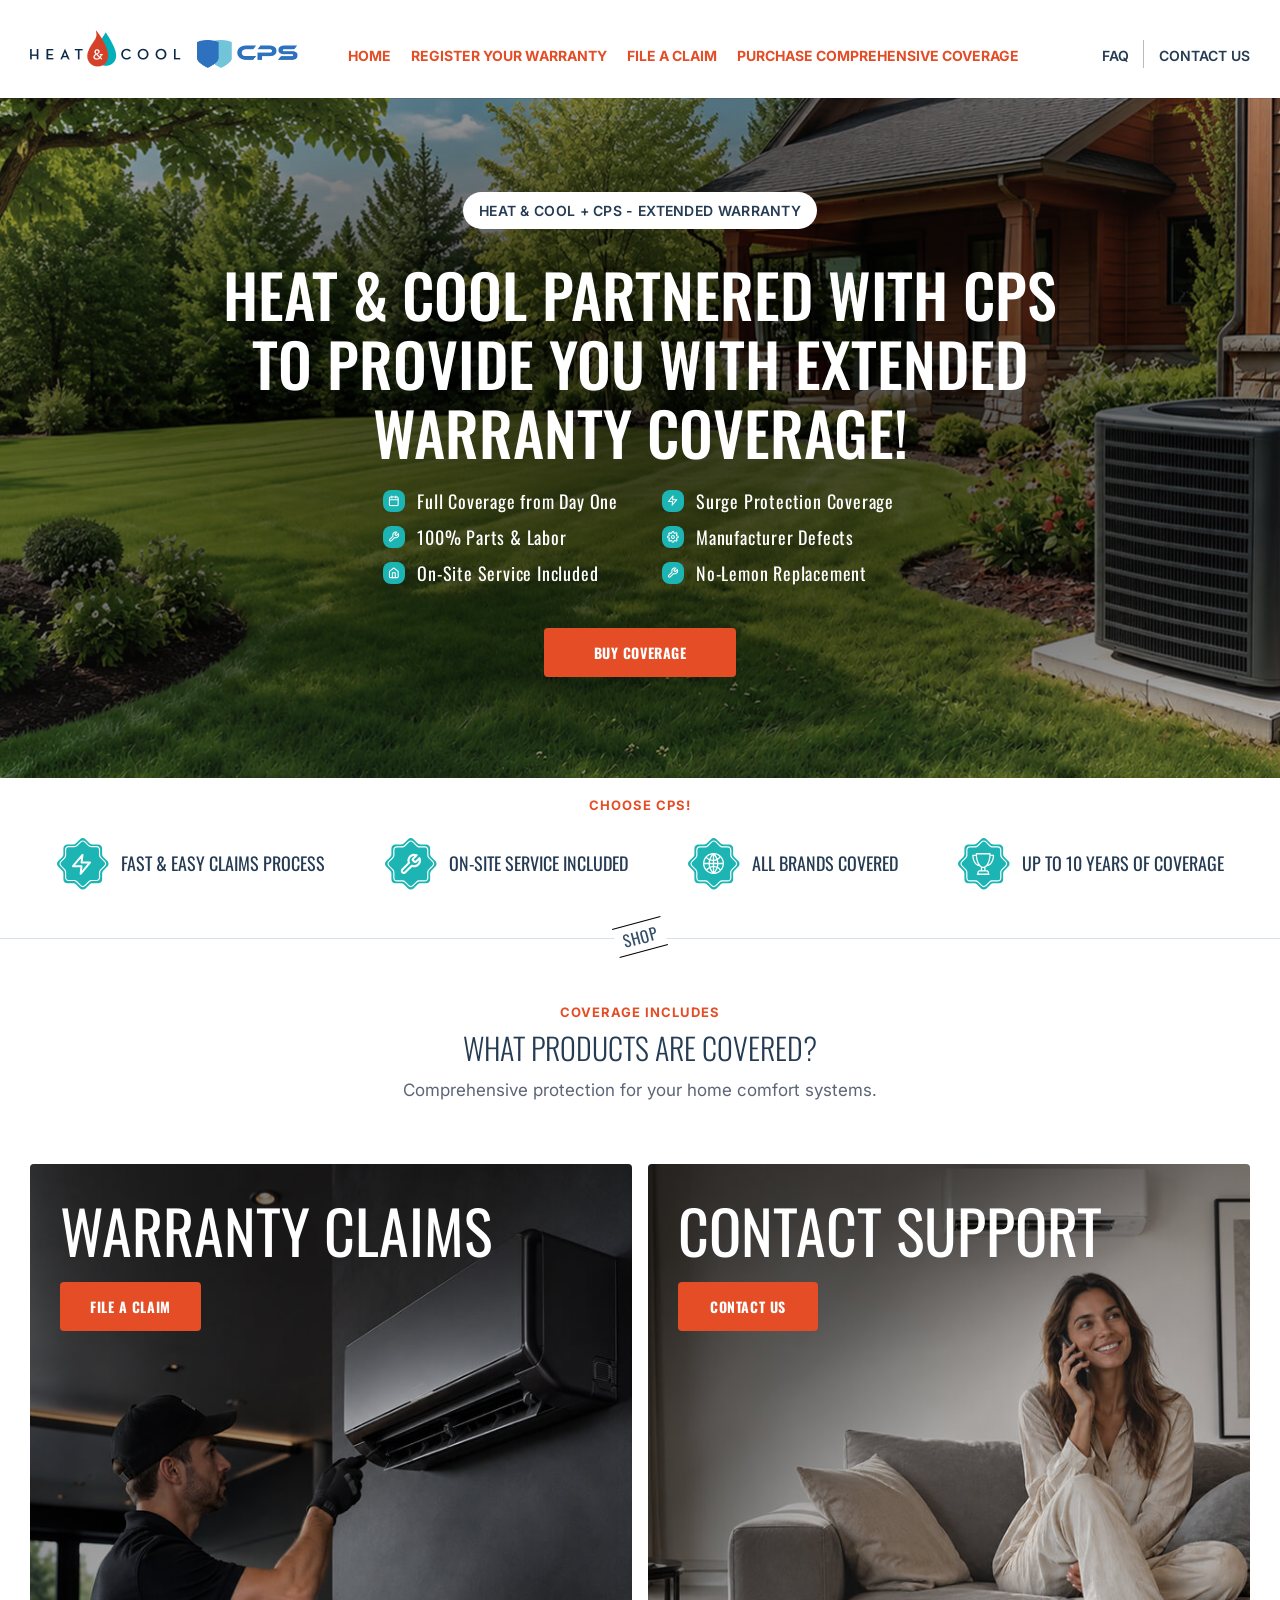
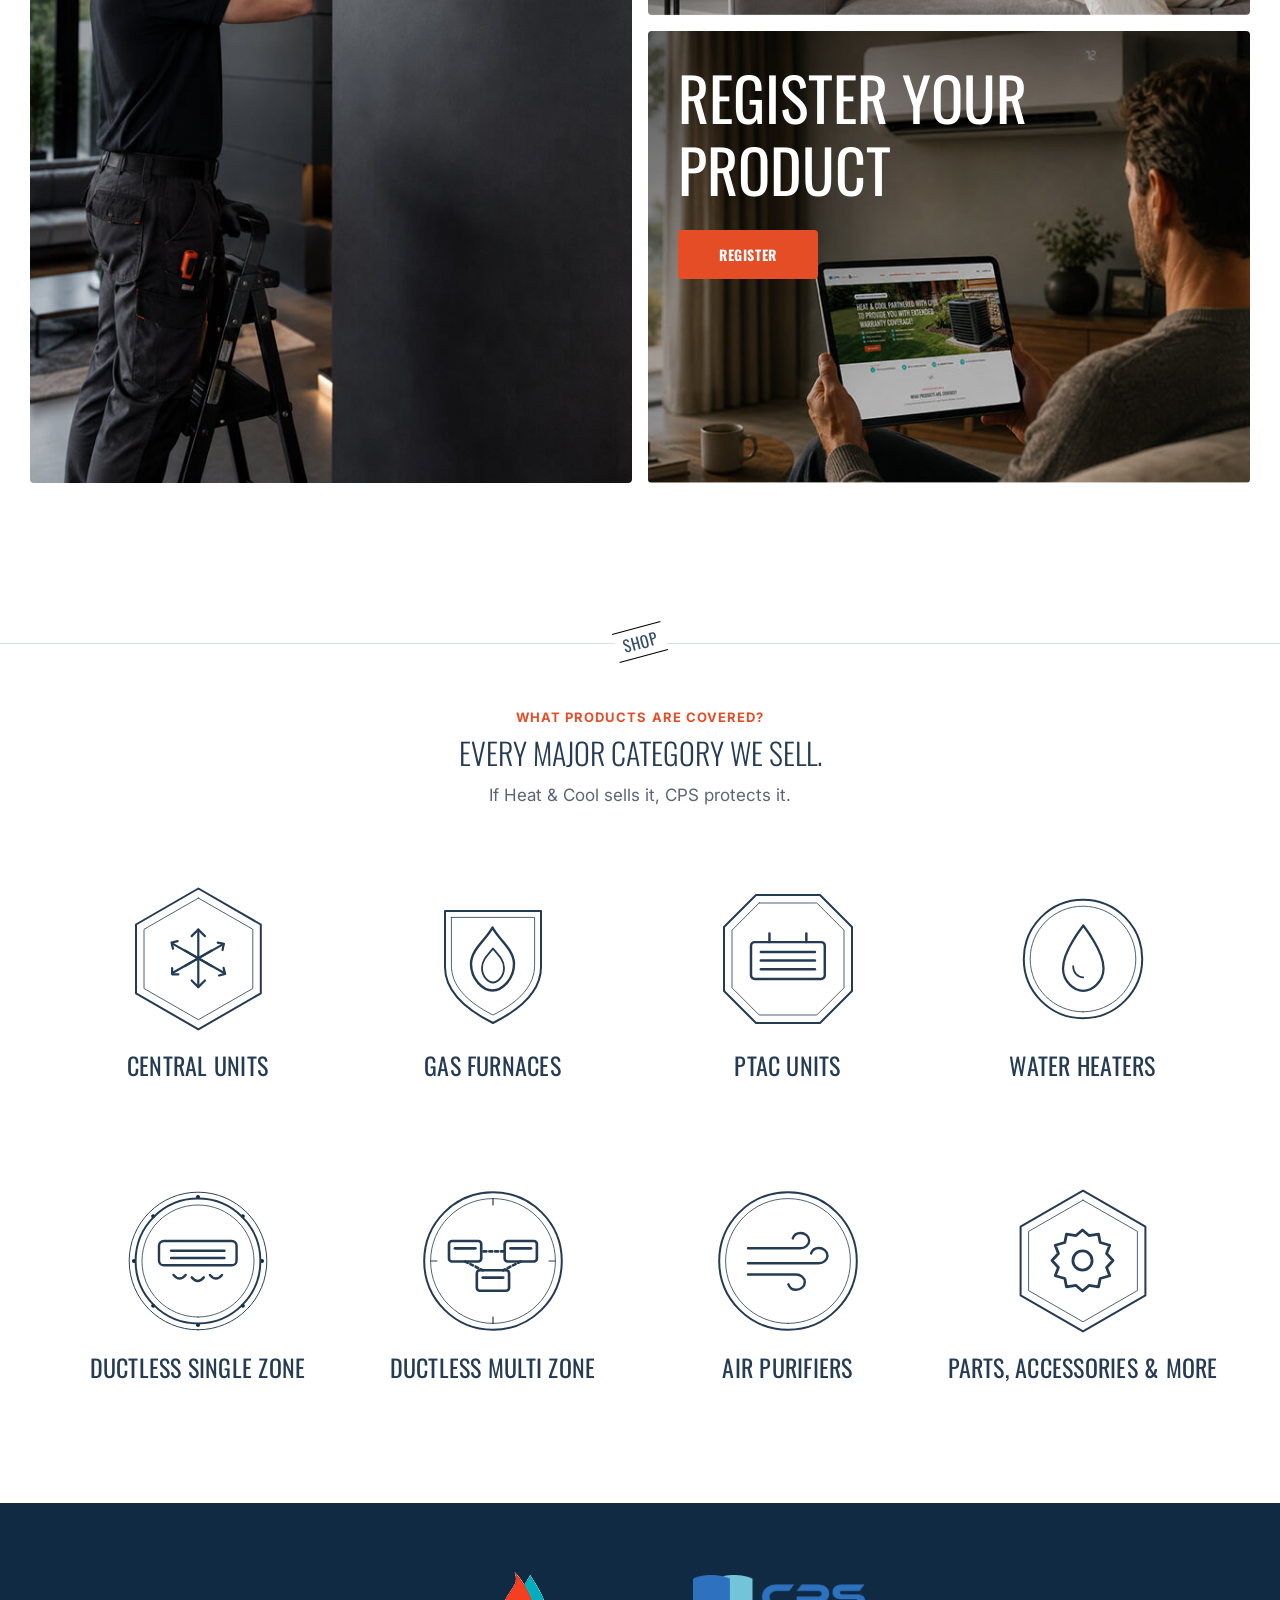
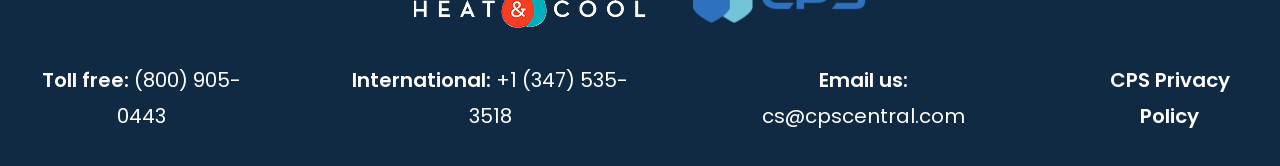
==== index.html @ a08ba6c8 "Improvements" ====
<!doctype html>
<html lang="en">
	<head>
		<meta charset="UTF-8" />
		<meta name="viewport" content="width=device-width, initial-scale=1.0" />
		<meta
			name="description"
			content="CPS extended warranty coverage for Heat &amp; Cool products, including claims, registration, and support."
		/>
		<title>Heat &amp; Cool | CPS Extended Warranty</title>
		<link rel="preconnect" href="https://fonts.googleapis.com" />
		<link rel="preconnect" href="https://fonts.gstatic.com" crossorigin />
		<link
			href="https://fonts.googleapis.com/css2?family=Oswald:wght@400;500;600;700&display=swap"
			rel="stylesheet"
		/>
		<link
			href="https://fonts.googleapis.com/css2?family=Inter:wght@400;500;600;700&display=swap"
			rel="stylesheet"
		/>
		<link
			href="https://fonts.googleapis.com/css2?family=Poppins:wght@400;500;600;700&display=swap"
			rel="stylesheet"
		/>

		<style>
			/* ==========================================================================
   Reset
   ========================================================================== */

			*,
			*::before,
			*::after {
				box-sizing: border-box;
			}

			html,
			body,
			div,
			span,
			applet,
			object,
			iframe,
			h1,
			h2,
			h3,
			h4,
			h5,
			h6,
			p,
			blockquote,
			pre,
			a,
			abbr,
			acronym,
			address,
			big,
			cite,
			code,
			del,
			dfn,
			em,
			img,
			ins,
			kbd,
			q,
			s,
			samp,
			small,
			strike,
			strong,
			sub,
			sup,
			tt,
			var,
			b,
			u,
			i,
			center,
			dl,
			dt,
			dd,
			ol,
			ul,
			li,
			fieldset,
			form,
			label,
			legend,
			table,
			caption,
			tbody,
			tfoot,
			thead,
			tr,
			th,
			td,
			article,
			aside,
			canvas,
			details,
			embed,
			figure,
			figcaption,
			footer,
			header,
			hgroup,
			menu,
			nav,
			output,
			ruby,
			section,
			summary,
			time,
			mark,
			audio,
			video {
				margin: 0;
				padding: 0;
				border: 0;
				font-size: 100%;
				font: inherit;
				vertical-align: baseline;
			}

			article,
			aside,
			details,
			figcaption,
			figure,
			footer,
			header,
			hgroup,
			menu,
			nav,
			section {
				display: block;
			}

			ol,
			ul {
				list-style: none;
			}

			blockquote,
			q {
				quotes: none;
			}

			blockquote::before,
			blockquote::after,
			q::before,
			q::after {
				content: "";
				content: none;
			}

			table {
				border-collapse: collapse;
				border-spacing: 0;
			}

			a {
				color: inherit;
				text-decoration: none;
			}

			img,
			picture,
			video,
			canvas,
			svg {
				display: block;
				max-width: 100%;
				height: auto;
			}

			button,
			input,
			select,
			textarea {
				font: inherit;
				color: inherit;
				margin: 0;
			}

			button {
				cursor: pointer;
				background: none;
				border: none;
				padding: 0;
			}

			button:disabled {
				cursor: not-allowed;
			}

			input,
			textarea,
			select {
				border-radius: 0;
			}

			strong,
			b {
				font-weight: 700;
			}

			em,
			i {
				font-style: italic;
			}

			/* ==========================================================================
   Tokens
   ========================================================================== */

			:root {
				--color-orange: #e44d26;
				--color-teal: #1cb5b3;
				--color-teal-light: #e8f7f7;
				--color-navy: #102a43;
				--color-text: #334e68;
				--color-heading: #243b53;
				--color-white: #fff;
				--color-black: #000;
				--color-border: #d9e2ec;
				--color-border-light: #f0f4f8;
				--color-azure: #5B6577;
				--container-max: 1200px;
				--header-container: 1920px;
				--action-container: 1340px;
				--categories-container: 1200px;
				--footer-container: 1350px;
				--header-height: 72px;

				--font-sans:
					"Oswald", -apple-system, BlinkMacSystemFont, "Segoe UI", Roboto,
					Helvetica, Arial, sans-serif;
				--font-inter: "Inter", sans-serif;
				--font-poppins: "Poppins", sans-serif;

				--gutter: 20px;
				--bp-tablet: 768px;
				--bp-desktop: 992px;
				--bp-header: 1200px;

				--transition-fast: 0.2s ease;
				--transition-base: 0.3s ease-in-out;
				--transition-slow: 0.8s ease-in-out;
			}

			/* ==========================================================================
   Base
   ========================================================================== */

			html {
				scroll-behavior: smooth;
			}

			body {
				font-family: var(--font-sans);
				font-size: 16px;
				line-height: 1.5;
				color: var(--color-text);
				background: var(--color-white);
			}

			/* Shared layout shells */
			.container,
			.header-container,
			.action-container,
			.categories-container {
				width: 100%;
				margin-inline: auto;
				padding-inline: var(--gutter);
			}

			.container {
				max-width: var(--container-max);
			}

			.header-container {
				max-width: var(--header-container);
			}

			.action-container {
				max-width: var(--action-container);
				padding: 0 30px;
			}

			.categories-container {
				max-width: var(--categories-container);
			}

			.footer-container {
				max-width: var(--footer-container);
				width: 100%;
			}

			@media (max-width: 767px) {
				.hidden-mobile {
					display: none !important;
				}
			}

			@media (min-width: 768px) {
				.hidden-desktop {
					display: none !important;
				}
			}
			/* ==========================================================================
   Buttons
   ========================================================================== */

			.btn,
			.btn_2 {
				display: inline-block;
				padding: 12px 30px;
				font-size: 14px;
				font-weight: 700;
				letter-spacing: 0.04em;
				text-transform: uppercase;
				border-radius: 4px;
				border: none;
				cursor: pointer;
				transition: opacity var(--transition-fast);
			}

			.btn {
				min-width: 270px;
			}

			.btn_2 {
				padding: 6px 10px;
				min-width: 110px;
				text-align: center;
			}

			.btn:hover,
			.btn_2:hover {
				opacity: 0.9;
			}

			.btn-primary {
				background: var(--color-orange);
				color: var(--color-white);
			}

			/* ==========================================================================
   Section typography & dividers
   ========================================================================== */

			.section-kicker {
				font-family: var(--font-inter);
				margin: 0 0 8px;
				font-size: 13px;
				font-weight: 700;
				letter-spacing: 0.08em;
				text-transform: uppercase;
				color: var(--color-orange);
				text-align: center;
			}

			.section-title {
				margin: 0 0 17px;
				font-size: 30px;
				font-weight: 300;
				text-transform: uppercase;
				color: var(--color-heading);
				text-align: center;
				line-height: 1.2;
			}

			.section-desc {
				font-family: var(--font-inter);
				margin: 0 auto 29px;
				max-width: 280px;
				font-size: 17px;
				text-align: center;
				color: var(--color-azure);
			}

			.section-intro {
				margin-top: 10px;
			}

			.section-divider {
				display: flex;
				align-items: center;
				justify-content: center;
				gap: 16px;
				padding: 26px 0 24px;
				position: relative;
			}

			.divider-line {
				flex: 1;
				height: 1px;
				background: var(--color-border);
			}

			.divider-label {
				border-block: 1px solid var(--color-black);
				padding: 2px 8px;
				text-align: center;
				position: absolute;
				background: var(--color-white);
				top: 21%;
				left: 50%;
				font-size: 16px;
				transform: translateX(-50%) rotate(-15deg);
			}

			.divider-logo {
				width: 32px;
				flex-shrink: 0;
			}

			/* ==========================================================================
   Header
   ========================================================================== */

			.site-header {
				position: sticky;
				top: 0;
				z-index: 100;
				background: var(--color-white);
				box-shadow: 0 1px 0 rgba(0, 0, 0, 0.08);
			}

			.header-inner {
				display: flex;
				align-items: center;
				justify-content: space-between;
				min-height: 62px;
				gap: 16px;
			}

			.header-logos {
				display: flex;
				align-items: center;
				gap: 18px;
				flex-shrink: 0;
			}

			.logo-heat {
				height: 32px;
				width: auto;
			}

			.logo-cps {
				height: 22px;
				width: auto;
			}

			.nav-desktop,
			.nav-desktop_2 {
				display: none;
				align-items: center;
			}

			.nav-desktop {
				flex: 1;
				justify-content: center;
				min-width: 0;
			}

			.nav-desktop_2 {
				flex-shrink: 0;
				justify-content: flex-end;
			}

			.nav-primary,
			.nav-secondary {
				display: flex;
				align-items: center;
				gap: 20px;
			}

			.nav-primary a,
			.nav-secondary a {
				font-family: var(--font-inter);
				text-transform: uppercase;
				white-space: nowrap;
			}

			.nav-primary a {
				font-size: 11px;
				font-weight: 700;
				letter-spacing: 0.04em;
				color: var(--color-orange);
			}

			.nav-secondary a {
				font-size: 12px;
				font-weight: 600;
				color: var(--color-heading);
			}

			.nav-primary a:hover,
			.nav-secondary a:hover {
				text-decoration: underline;
			}

			.nav-toggle {
				display: flex;
				flex-direction: column;
				justify-content: center;
				gap: 5px;
				width: 40px;
				height: 40px;
				padding: 8px;
				flex-shrink: 0;
			}

			.nav-toggle-bar {
				display: block;
				width: 100%;
				height: 2px;
				background: var(--color-heading);
				border-radius: 1px;
				transition:
					transform var(--transition-base),
					opacity var(--transition-base);
			}

			.nav-toggle[aria-expanded="true"] .nav-toggle-bar:nth-child(1) {
				transform: translateY(7px) rotate(45deg);
			}

			.nav-toggle[aria-expanded="true"] .nav-toggle-bar:nth-child(2) {
				opacity: 0;
			}

			.nav-toggle[aria-expanded="true"] .nav-toggle-bar:nth-child(3) {
				transform: translateY(-7px) rotate(-45deg);
			}

			.nav-mobile {
				position: absolute;
				top: 100%;
				left: 0;
				right: 0;
				overflow: hidden;
				max-height: 0;
				opacity: 0;
				background: var(--color-white);
				border-top: 1px solid var(--color-border);
				transition:
					max-height 0.35s ease,
					opacity var(--transition-base);
			}

			.nav-mobile.is-open {
				max-height: 480px;
				opacity: 1;
			}

			.nav-mobile ul {
				padding: 12px 0 20px;
			}

			.nav-mobile a {
				display: block;
				padding: 12px 0;
				font-size: 18px;
				font-weight: 600;
				text-transform: uppercase;
				color: var(--color-orange);
				font-family: var(--font-inter);
			}

			.nav-mobile li:nth-child(n + 5) a {
				color: var(--color-heading);
			}

			/* ==========================================================================
   Hero
   ========================================================================== */

			.hero {
				position: relative;
				display: flex;
				align-items: flex-start;
				min-height: 757px;
				padding: 27px 0 56px;
				color: var(--color-white);
				overflow: hidden;
			}

			.hero-bg {
				position: absolute;
				inset: 0;
				background: url("images/main_hero.jpg") center / cover no-repeat;
				z-index: 0;
			}

			.hero-overlay {
				position: absolute;
				inset: 0;
				z-index: 1;
				background: radial-gradient(
					ellipse 80% 80% at 50% 50%,
					rgba(0, 0, 0, 0.6) 0%,
					rgba(0, 0, 0, 0.3) 50%,
					rgba(0, 0, 0, 0.15) 100%
				);
			}

			.hero-content {
				position: relative;
				z-index: 2;
				max-width: 720px;
				margin-inline: auto;
				text-align: center;
			}

			.hero-badge {
				font-family: var(--font-inter);
				display: inline-block;
				margin: 0 0 27px;
				padding: 8px 16px;
				font-size: 11px;
				font-weight: 600;
				letter-spacing: 0.02em;
				text-transform: uppercase;
				color: var(--color-heading);
				background: var(--color-white);
				border-radius: 999px;
			}

			.hero-title {
				font-family: var(--font-sans);
				margin: 0 0 24px;
				font-size: 28px;
				font-weight: 400;
				line-height: 1.3;
				text-transform: uppercase;
			}

			.hero-features {
				display: grid;
				grid-template-columns: 1fr;
				width: 100%;
				max-width: max-content;
				margin: 0 auto 44px;
				row-gap: 14px;
			}

			.hero-features .icon {
				display: flex;
				align-items: center;
				justify-content: center;
				width: 22px;
				height: 22px;
				background-color: var(--color-teal);
				border-radius: 8px;
			}

			.hero-features .icon img {
				max-width: 12px;
				max-height: 12px;
			}

			.hero-features li {
				display: flex;
				align-items: center;
				gap: 12px;
				font-size: 18px;
				font-weight: 400;
				letter-spacing: 0.8px;
				line-height: 1;

			}

			.hero-icon {
				width: 33px;
				height: 33px;
				flex-shrink: 0;
			}

			@media (max-width: 767px) {
				.hero-features li:nth-child(even) {
					order: 1;
				}
				.btn_2 {
					min-width: 110px;
					font-size: 11px;
					min-height: 38px;
					display: flex;
					align-items: center;
					justify-content: center;
					max-width: max-content;
				}
			}

			/* ==========================================================================
   Features bar
   ========================================================================== */

			.features-section {
				padding: 10px 0 0;
				background: var(--color-white);
			}

			.features-kicker {
				padding-top: 8px;
			}

			.features-grid {
				display: grid;
				grid-template-columns: 1fr;
				gap: 20px;
				padding: 20px var(--gutter);
				margin-bottom: 30px;
			}

			.feature-item {
				display: flex;
				flex-direction: row;
				align-items: center;
				gap: 12px;
			}

			.feature-icon {
				width: 52px;
				height: 52px;
				flex-shrink: 0;
			}

			.feature-item p {
				margin: 0;
				font-size: 18px;
				letter-spacing: 0.04em;
				text-transform: uppercase;
				color: var(--color-heading);
				line-height: 1.35;
			}

			/* ==========================================================================
   Coverage / action cards
   ========================================================================== */

			.coverage-section {
				margin-bottom: 22px;
				padding-bottom: 44px;
			}

			.categories-section {
				margin-bottom: 0;
				padding-bottom: 44px;
			}

			.categories-section .section-title {
				max-width: 270px;
				margin: 15px auto;
				letter-spacing: 1.5px;
			}

			.action-cards {
				display: grid;
				grid-template-columns: 1fr;
				gap: 16px;
				margin-top: 30px;
			}

			.action-card {
				position: relative;
				display: flex;
				align-items: flex-end;
				min-height: 220px;
				border-radius: 4px;
				overflow: hidden;
			}

			.action-card-bg {
				position: absolute;
				inset: 0;
				background: center / cover no-repeat;
				z-index: 0;
				transform: scale(1);
				transform-origin: center;
				transition: transform var(--transition-slow);
			}

			.action-card--claims .action-card-bg {
				background-image: url("images/warranty_claims.jpg");
			}

			.action-card--contact .action-card-bg {
				background-image: url("images/contact_support.jpg");
			}

			.action-card--register .action-card-bg {
				background-image: url("images/register_your_products.jpg");
			}

			.action-card:hover .action-card-bg {
				transform: scale(1.25);
			}

			.action-card-overlay {
				position: absolute;
				inset: 0;
				z-index: 1;
				background: linear-gradient(
					135deg,
					rgba(0, 0, 0, 0.4) 0%,
					rgba(0, 0, 0, 0.25) 35%,
					transparent 55%
				);
				pointer-events: none;
			}

			.action-card-content {
				position: relative;
				z-index: 2;
				width: 100%;
				padding: 15px;
				margin-bottom: auto;
			}

			.action-card h3 {
				margin: 0 0 16px;
				font-size: 28px;
				font-weight: 400;
				letter-spacing: 0.02em;
				text-transform: uppercase;
				line-height: 1.2;
				color: var(--color-white);
			}

			/* ==========================================================================
   Categories
   ========================================================================== */

			.categories-grid {
				display: grid;
				grid-template-columns: repeat(2, 1fr);
				gap: 24px 0;
				margin-top: 30px;
				padding-bottom: 16px;
			}

			.category-item {
				display: flex;
				flex-direction: column;
				align-items: center;
				text-align: center;
				gap: 10px;
			}

			.category-icon {
				width: 100%;
				max-width: 90px;
				color: var(--color-heading);
				transition: color var(--transition-base);
			}

			.category-item:hover .category-icon {
				color: var(--color-teal);
			}

			.category-item p {
				margin: 0;
				font-size: 13px;
				font-weight: 400;
				letter-spacing: 0.01em;
				text-transform: uppercase;
				color: var(--color-heading);
				line-height: 1.35;
			}

			/* ==========================================================================
   Footer
   ========================================================================== */

			.site-footer {
				padding: 40px 0 50px;
				background: var(--color-navy);
				color: var(--color-white);
			}

			.footer-inner {
				display: flex;
				flex-direction: column;
				align-items: center;
				gap: 24px;
				text-align: center;
			}

			.footer-logos {
				display: flex;
				flex-direction: column;
				align-items: center;
				gap: 24px;
			}

			.footer-logo,
			.footer-logo-cps {
				width: auto;
				max-height: 40px;
			}

			.footer-contact p {
				font-family: var(--font-poppins);
				font-weight: 600;
				margin: 0;
				font-size: 14px;
				line-height: 1.8;
			}

			.footer-contact a {
				color: var(--color-white);
			}

			.footer-contact a:not(.font-bold) {
				font-weight: normal;
			}

			.footer-contact a:hover {
				text-decoration: underline;
			}

			.footer-sep {
				display: none;
			}

			.footer-contact-inner {
				text-align: left;
			}

			.footer-contact-inner p {
				font-size: 18px;
			}

			.footer-contact-inner p:not(:first-child) {
				margin-top: 10px;
			}

			/* ==========================================================================
   Tablet (768px+)
   ========================================================================== */

			@media (min-width: 768px) {
				.btn {
					min-width: auto;
					padding: 14px 50px;
				}

				.btn_2 {
					padding: 14px 30px;
					min-width: 140px;
				}

				.section-intro {
					margin-top: 40px;
				}

				.section-title {
					margin-bottom: 12px;
					font-size: clamp(22px, 4vw, 30px);
				}

				.section-desc {
					margin-bottom: 32px;
				}

				.hero {
					align-items: center;
					min-height: 680px;
					padding: 64px 0 72px;
				}

				.hero-badge {
					margin-bottom: 30px;
					font-size: 14px;
					letter-spacing: 0.3px;
				}

				.hero-title {
					font-size: 60px;
					font-weight: 500;
					line-height: 1.15;
					letter-spacing: -0.06px;
				}

				.hero-features {
					grid-template-columns: repeat(2, 1fr);
					column-gap: 44px;
				}

				.hero-icon {
					width: 35px;
					height: 35px;
				}

				.features-grid {
					grid-template-columns: repeat(2, 1fr);
					gap: 20px;
					padding: 32px var(--gutter);
				}

				.feature-item p {
					font-size: 12px;
				}

				.coverage-section {
					margin-bottom: 90px;
				}

				.categories-section {
					margin-bottom: 60px;
				}

				.categories-section .section-title {
					max-width: none;
					margin: 0 0 12px;
					letter-spacing: 0;
				}

				.action-cards {
					grid-template-columns: 1fr 1fr;
					grid-template-rows: 1fr 1fr;
					min-height: 480px;
					margin-top: 60px;
				}

				.action-card-content {
					padding: 30px;
				}

				.action-card h3 {
					font-size: 60px;
					letter-spacing: 0;
				}

				.action-card--register h3 {
					padding-right: 20px;
					margin-bottom: 25px;
				}

				.action-card--claims {
					grid-row: 1 / 3;
					min-height: 100%;
				}

				.action-card--claims,
				.action-card--contact,
				.action-card--register {
					min-height: 0;
				}

				.action-card--contact,
				.action-card--register {
					min-height: 220px;
					aspect-ratio: 16 / 12;
				}

				.categories-grid {
					grid-template-columns: repeat(4, 1fr);
					gap: 100px 20px;
					margin-top: 70px;
				}

				.category-item p {
					max-width: 360px;
					font-size: 24px;
				}

				.category-icon {
					max-width: 160px;
				}

				.footer-logos {
					flex-direction: row;
					gap: 44px;
				}

				.footer-logo {
					max-height: 68px;
				}

				.footer-logo-cps {
					max-height: 48px;
				}

				.site-footer {
					padding: 65px 0 32px;
				}

				.footer-sep {
					display: inline;
					margin: 0 45px;
					opacity: 0.5;
				}

				.footer-contact p {
					font-size: 20px;
				}

				.footer-contact-inner {
					text-align: center;
					display: flex;
					align-items: center;
					justify-content: flex-start;
					gap: 70px;
				}

				.footer-contact-inner p {
					font-size: 20px;
				}

				.footer-contact-inner p:not(:first-child) {
					margin-top: 0;
				}

				.footer-inner {
					gap: 32px;
				}

				.features-bar {
					margin-top: 16px;
				}

				.section-desc {
					max-width: 520px;
				}
			}

			/* ==========================================================================
   Desktop (992px+)
   ========================================================================== */

			@media (min-width: 992px) {
				.hero-content {
					max-width: 900px;
				}
			}

			/* ==========================================================================
   Header & features desktop (1200px+)
   ========================================================================== */

			@media (min-width: 1200px) {
				.header-inner {
					position: relative;
					min-height: var(--header-height);
					gap: 24px;
					padding: 40px 30px 30px;
				}

				.header-logos {
					gap: 28px;
				}

				.logo-heat {
					height: 48px;
				}

				.logo-cps {
					height: 28px;
				}

				.nav-toggle {
					display: none;
				}

				.nav-mobile {
					display: none !important;
				}

				.nav-desktop,
				.nav-desktop_2 {
					display: flex;
				}

				.nav-primary,
				.nav-secondary {
					gap: 45px;
				}

				.nav-secondary {
					gap: 0;
				}

				.nav-secondary li {
					padding: 0 15px;
					position: relative;
				}

				.nav-secondary li:first-child {
					padding-left: 0;
				}

				.nav-secondary li:last-child {
					padding-right: 0;
				}
				.nav-secondary li:after {
					position: absolute;
					display: block;
					content: '';
					right: 0;
					top: 50%;
					transform: translateY(-50%);
					width: 1px;
					height: 28px;
					background-color: #BABABA;
				}

				.nav-secondary li:last-child:after {
					display: none;
				}

				.nav-primary a,
				.nav-secondary a {
					font-size: 16px;
					line-height: 1.5;
					letter-spacing: 0;
				}

				.features-grid {
					grid-template-columns: repeat(4, 1fr);
					gap: 18px;
					padding: 0 var(--gutter);
				}

				.feature-item p {
					font-size: 18px;
					line-height: 1.5;
					letter-spacing: 0;
				}
				.features-grid {
					display: flex;
					gap: 60px;
					max-width: max-content;
					padding-top: 6px;
					margin-bottom: 22px;
				}
			}

			/* Tablet */
			@media (min-width: 768px) and (max-width: 1199px) {
				.action-card h3 {
					font-size: 44px;
				}
				.categories-grid {
					row-gap: 40px;
				}
				.category-item p {
					font-size: 20px;
				}
				.footer-contact-inner {
					flex-direction: column;
					gap: 12px;
				}
				.features-grid {
					max-width: max-content;
					margin: 0 auto;
					padding-top: 20px;
				}
				.hero-title {
					font-size: 50px;
				}
				.features-grid {
					padding-top: 0;
					padding-bottom: 20px;
				}
			}

			/* Small desktops */
			@media (min-width: 1200px) and (max-width: 1439px) {
				.header-inner {
					display: grid;
					grid-template-columns: auto 4fr 1fr;
					padding: 30px 30px 20px;
				}
				
				.header-logos {
					gap: 16px;
				}
				.nav-primary {
					gap: 20px;
				}
				.nav-primary a, .nav-secondary a {
					font-size: 14px;
				}
			}
		</style>
	</head>
	<body>
		<header class="site-header">
			<div class="header-container header-inner">
				<div class="header-logos">
					<a href="#"><img
						src="images/header_logo.png"
						alt="Heat &amp; Cool"
						class="logo-heat"
					/></a>
					<a href="#"><img src="images/cps_logo.png" alt="CPS" class="logo-cps" /></a>
				</div>

				<nav class="nav-desktop" aria-label="Main navigation">
					<ul class="nav-primary">
						<li><a href="#" aria-current="page">Home</a></li>
						<li><a href="#">Register Your Warranty</a></li>
						<li><a href="#">File a Claim</a></li>
						<li><a href="#">Purchase Comprehensive Coverage</a></li>
					</ul>
				</nav>

				<nav class="nav-desktop_2">
					<ul class="nav-secondary">
						<li><a href="#">FAQ</a></li>
						<li><a href="#">Contact Us</a></li>
					</ul>
				</nav>

				<button
					type="button"
					class="nav-toggle"
					aria-expanded="false"
					aria-controls="mobile-nav"
					aria-label="Open menu"
				>
					<span class="nav-toggle-bar"></span>
					<span class="nav-toggle-bar"></span>
					<span class="nav-toggle-bar"></span>
				</button>
			</div>

			<nav
				id="mobile-nav"
				class="nav-mobile"
				aria-label="Mobile navigation"
				hidden
			>
				<div class="header-container">
					<ul>
						<li><a href="#" aria-current="page">Home</a></li>
						<li><a href="#">Register Your Warranty</a></li>
						<li><a href="#">File a Claim</a></li>
						<li><a href="#">Purchase Comprehensive Coverage</a></li>
						<li><a href="#">FAQ</a></li>
						<li><a href="#">Contact Us</a></li>
					</ul>
				</div>
			</nav>
		</header>

		<main>
			<section class="hero">
				<div
					class="hero-bg"
					role="img"
					aria-label="House with outdoor air conditioning unit"
				></div>
				<div class="hero-overlay"></div>
				<div class="container hero-content">
					<p class="hero-badge">Heat &amp; Cool + CPS - Extended Warranty</p>
					<h1 class="hero-title">
						Heat &amp; Cool partnered with CPS to provide you with extended
						warranty coverage!
					</h1>
					<ul class="hero-features">
						<li>
							<span class="icon" aria-hidden="true">
								<img
								src="images/banner_calendar.svg"
								alt=""
								class="hero-icon"
							/>
							</span>
							
							Full Coverage from Day One
						</li>
						<li>
							<span class="icon" aria-hidden="true">
								<img
								src="images/banner_lightning.svg"
								alt=""
								class="hero-icon"
							/>
							</span>
							Surge Protection Coverage
						</li>
						<li>
							<span class="icon" aria-hidden="true">
								<img
								src="images/banner_wrench.svg"
								alt=""
								class="hero-icon"
							/>
							</span>
							100% Parts & Labor
						</li>
						<li>
							<span class="icon" aria-hidden="true">
								<img
								src="images/banner_settings.svg"
								alt=""
								class="hero-icon"
							/>
							</span>
							Manufacturer Defects
						</li>
						<li>
							<span class="icon" aria-hidden="true">
								<img
								src="images/banner_house.svg"
								alt=""
								class="hero-icon"
							/>
							</span>
							On-Site Service Included
						</li>
						<li>
							<span class="icon" aria-hidden="true">
								<img
								src="images/banner_wrench.svg"
								alt=""
								class="hero-icon"
							/>
							</span>
							No-Lemon Replacement
						</li>
					</ul>
					<a href="#" class="btn btn-primary">Buy Coverage</a>
				</div>
			</section>

			<section class="features-section">
				<p class="section-kicker features-kicker hidden-mobile">Choose CPS!</p>
				<div class="features-bar">
					<div class="container features-grid">
						<div class="feature-item">
							<img
								src="images/lightning.svg"
								alt=""
								class="feature-icon"
							/>
							<p>Fast &amp; Easy Claims Process</p>
						</div>
						<div class="feature-item">
							<img src="images/wrench.svg" alt="" class="feature-icon" />
							<p>On-Site Service Included</p>
						</div>
						<div class="feature-item">
							<img src="images/planet.svg" alt="" class="feature-icon" />
							<p>All Brands Covered</p>
						</div>
						<div class="feature-item">
							<img src="images/cup.svg" alt="" class="feature-icon" />
							<p>Up to 10 Years of Coverage</p>
						</div>
					</div>
				</div>
			</section>

			<section class="coverage-section" aria-labelledby="coverage-title">
				<div class="section-divider">
					<span class="divider-line"></span>
					<span class="divider-label">SHOP</span>
					<!-- <img src="images/cps_logo.png" alt="" class="divider-logo" /> -->
					<span class="divider-line"></span>
				</div>
				<div class="container section-intro">
					<p class="section-kicker">Coverage Includes</p>
					<h2 id="coverage-title" class="section-title">What Products Are Covered?</h2>
					<p class="section-desc">
						Comprehensive protection for your home comfort systems.
					</p>
				</div>

				<div class="action-container action-cards">
					<article class="action-card action-card--claims">
						<div class="action-card-bg"></div>
						<div class="action-card-overlay"></div>
						<div class="action-card-content">
							<h3>Warranty Claims</h3>
							<a href="#" class="btn_2 btn-primary">File a Claim</a>
						</div>
					</article>
					<article class="action-card action-card--contact">
						<div class="action-card-bg"></div>
						<div class="action-card-overlay"></div>
						<div class="action-card-content">
							<h3>Contact Support</h3>
							<a href="#" class="btn_2 btn-primary">Contact Us</a>
						</div>
					</article>
					<article class="action-card action-card--register">
						<div class="action-card-bg"></div>
						<div class="action-card-overlay"></div>
						<div class="action-card-content">
							<h3>Register Your <br>Product</h3>
							<a href="#" class="btn_2 btn-primary">Register</a>
						</div>
					</article>
				</div>
			</section>

			<section class="categories-section" aria-labelledby="categories-title">
				<div class="section-divider">
					<span class="divider-line"></span>
					<span class="divider-label">SHOP</span>
					<!-- <img src="images/cps_logo.png" alt="" class="divider-logo" /> -->
					<span class="divider-line"></span>
				</div>
				<div class="container section-intro">
					<p class="section-kicker">What Products Are Covered?</p>
					<h2 id="categories-title" class="section-title">Every Major Category We Sell.</h2>
					<p class="section-desc">
						If Heat &amp; Cool sells it, CPS protects it.
					</p>
				</div>

				<div class="categories-container categories-grid">
					<a class="category-item">
						<svg
							class="category-icon"
							width="160"
							height="160"
							viewBox="0 0 160 160"
							fill="none"
							xmlns="http://www.w3.org/2000/svg"
						>
							<path
								d="M80.4005 9.5L142.8 45.5V114.3L80.4005 150.3L18.0005 114.3V45.5L80.4005 9.5Z"
								stroke="currentColor"
								stroke-width="2"
								stroke-linecap="round"
								stroke-linejoin="round"
							/>
							<path
								d="M80.4005 19.1001L134.8 50.3001V109.5L80.4005 140.7L26.0005 109.5V50.3001L80.4005 19.1001Z"
								stroke="currentColor"
								stroke-width="0.8"
								stroke-linecap="round"
								stroke-linejoin="round"
							/>
							<path
								d="M80.2915 50.5V108.1"
								stroke="currentColor"
								stroke-width="2.21538"
								stroke-linecap="round"
								stroke-linejoin="round"
							/>
							<path
								d="M54.814 64.8999L105.768 93.6999"
								stroke="currentColor"
								stroke-width="2.21538"
								stroke-linecap="round"
								stroke-linejoin="round"
							/>
							<path
								d="M54.814 93.6999L105.768 64.8999"
								stroke="currentColor"
								stroke-width="2.21538"
								stroke-linecap="round"
								stroke-linejoin="round"
							/>
							<path
								d="M73.6455 57.1462L80.2917 50.5L86.9378 57.1462"
								stroke="currentColor"
								stroke-width="2.21538"
								stroke-linecap="round"
								stroke-linejoin="round"
							/>
							<path
								d="M73.6455 101.454L80.2917 108.1L86.9378 101.454"
								stroke="currentColor"
								stroke-width="2.21538"
								stroke-linecap="round"
								stroke-linejoin="round"
							/>
							<path
								d="M54.9996 69.6503L53.517 63.5622L59.6052 62.0797"
								stroke="currentColor"
								stroke-width="2.21538"
								stroke-linecap="round"
								stroke-linejoin="round"
							/>
							<path
								d="M104.526 71.0028L105.809 64.8696L99.676 63.5864"
								stroke="currentColor"
								stroke-width="2.21538"
								stroke-linecap="round"
								stroke-linejoin="round"
							/>
							<path
								d="M54.1338 89.0037V95.2697H60.3998"
								stroke="currentColor"
								stroke-width="2.21538"
								stroke-linecap="round"
								stroke-linejoin="round"
							/>
							<path
								d="M105.582 88.854L107.132 94.9254L101.061 96.4752"
								stroke="currentColor"
								stroke-width="2.21538"
								stroke-linecap="round"
								stroke-linejoin="round"
							/>
							<path
								d="M66.9983 71.5464L93.5829 87.0541"
								stroke="currentColor"
								stroke-width="2.21538"
								stroke-linecap="round"
								stroke-linejoin="round"
							/>
							<path
								d="M66.9983 87.0541L93.5829 71.5464"
								stroke="currentColor"
								stroke-width="2.21538"
								stroke-linecap="round"
								stroke-linejoin="round"
							/>
						</svg>
						<p>Central Units</p>
					</a>
					<a class="category-item">
						<svg
							class="category-icon"
							width="160"
							height="160"
							viewBox="0 0 160 160"
							fill="none"
							xmlns="http://www.w3.org/2000/svg"
						>
							<path
								d="M32 32V88C32 109.333 48 128 80 144C112 128 128 109.333 128 88V32H32Z"
								stroke="currentColor"
								stroke-width="2"
								stroke-linecap="round"
								stroke-linejoin="round"
							/>
							<path
								d="M38.3999 38.3999V86.3999C38.3999 105.6 52.2666 122.133 79.9999 136C107.733 122.133 121.6 105.6 121.6 86.3999V38.3999H38.3999Z"
								stroke="currentColor"
								stroke-width="0.8"
								stroke-linecap="round"
								stroke-linejoin="round"
							/>
							<path
								d="M79.5 48.5C73.3571 60.6154 58 70.3077 58 84.8462C58 100.596 70.2857 111.5 79.5 111.5C88.7143 111.5 101 100.596 101 84.8462C101 70.3077 85.6429 60.6154 79.5 48.5Z"
								stroke="currentColor"
								stroke-width="2.41923"
								stroke-linecap="round"
								stroke-linejoin="round"
							/>
							<path
								d="M80 69.5C75.2857 75.5714 69 80.4286 69 88.9286C69 97.4286 75.2857 103.5 80 103.5C84.7143 103.5 91 97.4286 91 88.9286C91 80.4286 84.7143 75.5714 80 69.5Z"
								stroke="currentColor"
								stroke-width="1.81442"
								stroke-linecap="round"
								stroke-linejoin="round"
							/>
						</svg>
						<p>Gas Furnaces</p>
					</a>
					<a class="category-item">
						<svg
							class="category-icon"
							width="160"
							height="160"
							viewBox="0 0 160 160"
							fill="none"
							xmlns="http://www.w3.org/2000/svg"
						>
							<path
								d="M48 16H112L144 48V112L112 144H48L16 112V48L48 16Z"
								stroke="currentColor"
								stroke-width="2"
								stroke-linecap="round"
								stroke-linejoin="round"
							/>
							<path
								d="M51.2 24H108.8L136 51.2V108.8L108.8 136H51.2L24 108.8V51.2L51.2 24Z"
								stroke="currentColor"
								stroke-width="0.8"
								stroke-linecap="round"
								stroke-linejoin="round"
							/>
							<path
								d="M113.095 63.1079H46.6892C44.6517 63.1079 43 64.7596 43 66.7971V96.3106C43 98.3481 44.6517 99.9998 46.6892 99.9998H113.095C115.132 99.9998 116.784 98.3481 116.784 96.3106V66.7971C116.784 64.7596 115.132 63.1079 113.095 63.1079Z"
								stroke="currentColor"
								stroke-width="2.45946"
								stroke-linecap="round"
								stroke-linejoin="round"
							/>
							<path
								d="M52.8384 72.9458H106.946"
								stroke="currentColor"
								stroke-width="2.45946"
								stroke-linecap="round"
								stroke-linejoin="round"
							/>
							<path
								d="M52.8384 81.5542H106.946"
								stroke="currentColor"
								stroke-width="2.45946"
								stroke-linecap="round"
								stroke-linejoin="round"
							/>
							<path
								d="M52.8384 90.1621H106.946"
								stroke="currentColor"
								stroke-width="2.45946"
								stroke-linecap="round"
								stroke-linejoin="round"
							/>
							<path
								d="M61.4458 63.1081V54.5"
								stroke="currentColor"
								stroke-width="2.45946"
								stroke-linecap="round"
								stroke-linejoin="round"
							/>
							<path
								d="M98.3374 63.1081V54.5"
								stroke="currentColor"
								stroke-width="2.45946"
								stroke-linecap="round"
								stroke-linejoin="round"
							/>
						</svg>
						<p>PTAC Units</p>
					</a>
					<a class="category-item">
						<svg
							class="category-icon"
							width="160"
							height="160"
							viewBox="0 0 160 160"
							fill="none"
							xmlns="http://www.w3.org/2000/svg"
						>
							<path
								d="M79.9998 139.2C112.695 139.2 139.2 112.695 139.2 79.9998C139.2 47.3045 112.695 20.7998 79.9998 20.7998C47.3045 20.7998 20.7998 47.3045 20.7998 79.9998C20.7998 112.695 47.3045 139.2 79.9998 139.2Z"
								stroke="currentColor"
								stroke-width="2"
								stroke-linecap="round"
								stroke-linejoin="round"
							/>
							<path
								d="M80 132.8C109.161 132.8 132.8 109.16 132.8 79.9997C132.8 50.8391 109.161 27.1997 80 27.1997C50.8393 27.1997 27.2 50.8391 27.2 79.9997C27.2 109.16 50.8393 132.8 80 132.8Z"
								stroke="currentColor"
								stroke-width="0.8"
								stroke-linecap="round"
								stroke-linejoin="round"
							/>
							<path
								d="M80.2653 46.5C66.7549 64.5138 59.9998 78.0241 59.9998 89.2828C59.9998 102.793 71.2584 111.8 80.2653 111.8C89.2722 111.8 100.531 102.793 100.531 89.2828C100.531 78.0241 93.7756 64.5138 80.2653 46.5Z"
								stroke="currentColor"
								stroke-width="2.25172"
								stroke-linecap="round"
								stroke-linejoin="round"
							/>
							<path
								d="M70.1328 87.0312C70.1328 93.7864 74.6363 98.2899 80.2656 98.2899"
								stroke="currentColor"
								stroke-width="1.68879"
								stroke-linecap="round"
								stroke-linejoin="round"
							/>
						</svg>
						<p>Water Heaters</p>
					</a>
					<a class="category-item">
						<svg
							class="category-icon"
							width="160"
							height="160"
							viewBox="0 0 160 160"
							fill="none"
							xmlns="http://www.w3.org/2000/svg"
						>
							<path
								d="M80 148.8C117.997 148.8 148.8 117.997 148.8 80.0002C148.8 42.003 117.997 11.2002 80 11.2002C42.0028 11.2002 11.2 42.003 11.2 80.0002C11.2 117.997 42.0028 148.8 80 148.8Z"
								stroke="currentColor"
								stroke-width="0.96"
								stroke-linecap="round"
								stroke-linejoin="round"
							/>
							<path
								d="M80 18C81.1046 18 82 17.1046 82 16C82 14.8954 81.1046 14 80 14C78.8954 14 78 14.8954 78 16C78 17.1046 78.8954 18 80 18Z"
								fill="#0B2545"
							/>
							<path
								d="M124.8 37.2002C125.905 37.2002 126.8 36.3048 126.8 35.2002C126.8 34.0956 125.905 33.2002 124.8 33.2002C123.695 33.2002 122.8 34.0956 122.8 35.2002C122.8 36.3048 123.695 37.2002 124.8 37.2002Z"
								fill="#0B2545"
							/>
							<path
								d="M144 82C145.105 82 146 81.1046 146 80C146 78.8954 145.105 78 144 78C142.895 78 142 78.8954 142 80C142 81.1046 142.895 82 144 82Z"
								fill="#0B2545"
							/>
							<path
								d="M124.8 126.8C125.905 126.8 126.8 125.904 126.8 124.8C126.8 123.695 125.905 122.8 124.8 122.8C123.695 122.8 122.8 123.695 122.8 124.8C122.8 125.904 123.695 126.8 124.8 126.8Z"
								fill="#0B2545"
							/>
							<path
								d="M80 146C81.1046 146 82 145.105 82 144C82 142.895 81.1046 142 80 142C78.8954 142 78 142.895 78 144C78 145.105 78.8954 146 80 146Z"
								fill="#0B2545"
							/>
							<path
								d="M35.2 126.8C36.3045 126.8 37.2 125.904 37.2 124.8C37.2 123.695 36.3045 122.8 35.2 122.8C34.0954 122.8 33.2 123.695 33.2 124.8C33.2 125.904 34.0954 126.8 35.2 126.8Z"
								fill="#0B2545"
							/>
							<path
								d="M16 82C17.1046 82 18 81.1046 18 80C18 78.8954 17.1046 78 16 78C14.8954 78 14 78.8954 14 80C14 81.1046 14.8954 82 16 82Z"
								fill="#0B2545"
							/>
							<path
								d="M35.2 37.2002C36.3045 37.2002 37.2 36.3048 37.2 35.2002C37.2 34.0956 36.3045 33.2002 35.2 33.2002C34.0954 33.2002 33.2 34.0956 33.2 35.2002C33.2 36.3048 34.0954 37.2002 35.2 37.2002Z"
								fill="#0B2545"
							/>
							<path
								d="M79.9999 142.4C114.462 142.4 142.4 114.463 142.4 80.0001C142.4 45.5375 114.462 17.6001 79.9999 17.6001C45.5373 17.6001 17.5999 45.5375 17.5999 80.0001C17.5999 114.463 45.5373 142.4 79.9999 142.4Z"
								stroke="currentColor"
								stroke-width="2"
								stroke-linecap="round"
								stroke-linejoin="round"
							/>
							<path
								d="M80 136C110.928 136 136 110.928 136 80C136 49.0721 110.928 24 80 24C49.0721 24 24 49.0721 24 80C24 110.928 49.0721 136 80 136Z"
								stroke="currentColor"
								stroke-width="0.8"
								stroke-linecap="round"
								stroke-linejoin="round"
							/>
							<path
								d="M113.727 60H45.848C43.1703 60 40.9995 62.1707 40.9995 64.8485V79.3939C40.9995 82.0717 43.1703 84.2424 45.848 84.2424H113.727C116.405 84.2424 118.575 82.0717 118.575 79.3939V64.8485C118.575 62.1707 116.405 60 113.727 60Z"
								stroke="currentColor"
								stroke-width="2.42424"
								stroke-linecap="round"
								stroke-linejoin="round"
							/>
							<path
								d="M53.1201 69.6973H106.453"
								stroke="currentColor"
								stroke-width="2.42424"
								stroke-linecap="round"
								stroke-linejoin="round"
							/>
							<path
								d="M53.1201 76.9697H106.453"
								stroke="currentColor"
								stroke-width="2.42424"
								stroke-linecap="round"
								stroke-linejoin="round"
							/>
							<path
								d="M55.5447 93.9395C59.5851 98.7879 63.6255 98.7879 67.6659 93.9395"
								stroke="currentColor"
								stroke-width="2.42424"
								stroke-linecap="round"
								stroke-linejoin="round"
							/>
							<path
								d="M73.7256 96.3638C77.766 101.212 81.8064 101.212 85.8468 96.3638"
								stroke="currentColor"
								stroke-width="2.42424"
								stroke-linecap="round"
								stroke-linejoin="round"
							/>
							<path
								d="M91.9075 93.9395C95.9479 98.7879 99.9883 98.7879 104.029 93.9395"
								stroke="currentColor"
								stroke-width="2.42424"
								stroke-linecap="round"
								stroke-linejoin="round"
							/>
						</svg>
						<p>Ductless Single Zone</p>
					</a>
					<a class="category-item">
						<svg
							class="category-icon"
							width="160"
							height="160"
							viewBox="0 0 160 160"
							fill="none"
							xmlns="http://www.w3.org/2000/svg"
						>
							<path
								d="M80 148.8C117.997 148.8 148.8 117.997 148.8 80.0002C148.8 42.003 117.997 11.2002 80 11.2002C42.0028 11.2002 11.2 42.003 11.2 80.0002C11.2 117.997 42.0028 148.8 80 148.8Z"
								stroke="currentColor"
								stroke-width="2"
								stroke-linecap="round"
								stroke-linejoin="round"
							/>
							<path
								d="M79.9999 142.4C114.462 142.4 142.4 114.463 142.4 80.0001C142.4 45.5375 114.462 17.6001 79.9999 17.6001C45.5373 17.6001 17.5999 45.5375 17.5999 80.0001C17.5999 114.463 45.5373 142.4 79.9999 142.4Z"
								stroke="currentColor"
								stroke-width="0.8"
								stroke-linecap="round"
								stroke-linejoin="round"
							/>
							<path
								d="M79.9998 17.6001V24.0001"
								stroke="currentColor"
								stroke-width="1.2"
								stroke-linecap="round"
								stroke-linejoin="round"
							/>
							<path
								d="M79.9998 136V142.4"
								stroke="currentColor"
								stroke-width="1.2"
								stroke-linecap="round"
								stroke-linejoin="round"
							/>
							<path
								d="M17.5999 80H23.9999"
								stroke="currentColor"
								stroke-width="1.2"
								stroke-linecap="round"
								stroke-linejoin="round"
							/>
							<path
								d="M136 80H142.4"
								stroke="currentColor"
								stroke-width="1.2"
								stroke-linecap="round"
								stroke-linejoin="round"
							/>
							<path
								d="M65.2941 60H38.9294C37.3115 60 36 61.3115 36 62.9294V77.5765C36 79.1943 37.3115 80.5059 38.9294 80.5059H65.2941C66.912 80.5059 68.2235 79.1943 68.2235 77.5765V62.9294C68.2235 61.3115 66.912 60 65.2941 60Z"
								stroke="currentColor"
								stroke-width="2.63647"
								stroke-linecap="round"
								stroke-linejoin="round"
							/>
							<path
								d="M41.8591 67.3237H62.365"
								stroke="currentColor"
								stroke-width="2.63647"
								stroke-linecap="round"
								stroke-linejoin="round"
							/>
							<path
								d="M120.954 60H94.5891C92.9712 60 91.6597 61.3115 91.6597 62.9294V77.5765C91.6597 79.1943 92.9712 80.5059 94.5891 80.5059H120.954C122.572 80.5059 123.883 79.1943 123.883 77.5765V62.9294C123.883 61.3115 122.572 60 120.954 60Z"
								stroke="currentColor"
								stroke-width="2.63647"
								stroke-linecap="round"
								stroke-linejoin="round"
							/>
							<path
								d="M97.5168 67.3237H118.023"
								stroke="currentColor"
								stroke-width="2.63647"
								stroke-linecap="round"
								stroke-linejoin="round"
							/>
							<path
								d="M93.1239 89.2939H66.7592C65.1414 89.2939 63.8298 90.6055 63.8298 92.2234V106.87C63.8298 108.488 65.1414 109.8 66.7592 109.8H93.1239C94.7418 109.8 96.0534 108.488 96.0534 106.87V92.2234C96.0534 90.6055 94.7418 89.2939 93.1239 89.2939Z"
								stroke="currentColor"
								stroke-width="2.63647"
								stroke-linecap="round"
								stroke-linejoin="round"
							/>
							<path
								d="M69.689 96.6177H90.1948"
								stroke="currentColor"
								stroke-width="2.63647"
								stroke-linecap="round"
								stroke-linejoin="round"
							/>
							<path
								d="M90.9998 70.3892L68.4998 70.3892"
								stroke="currentColor"
								stroke-width="2.63647"
								stroke-linecap="round"
								stroke-linejoin="round"
								stroke-dasharray="2.93 2.93"
							/>
							<path
								d="M52.1113 80.5059L69.6878 89.2941"
								stroke="currentColor"
								stroke-width="2.63647"
								stroke-linecap="round"
								stroke-linejoin="round"
								stroke-dasharray="2.93 2.93"
							/>
							<path
								d="M107.77 80.5059L90.1934 89.2941"
								stroke="currentColor"
								stroke-width="2.63647"
								stroke-linecap="round"
								stroke-linejoin="round"
								stroke-dasharray="2.93 2.93"
							/>
						</svg>
						<p>Ductless Multi Zone</p>
					</a>
					<a class="category-item">
						<svg
							class="category-icon"
							width="160"
							height="160"
							viewBox="0 0 160 160"
							fill="none"
							xmlns="http://www.w3.org/2000/svg"
						>
							<path
								d="M80 148.8C117.997 148.8 148.8 117.997 148.8 80.0002C148.8 42.003 117.997 11.2002 80 11.2002C42.0028 11.2002 11.2 42.003 11.2 80.0002C11.2 117.997 42.0028 148.8 80 148.8Z"
								stroke="currentColor"
								stroke-width="2"
								stroke-linecap="round"
								stroke-linejoin="round"
							/>
							<path
								d="M79.9999 142.4C114.462 142.4 142.4 114.463 142.4 80.0001C142.4 45.5375 114.462 17.6001 79.9999 17.6001C45.5373 17.6001 17.5999 45.5375 17.5999 80.0001C17.5999 114.463 45.5373 142.4 79.9999 142.4Z"
								stroke="currentColor"
								stroke-width="0.8"
								stroke-linecap="round"
								stroke-linejoin="round"
							/>
							<path
								d="M39.9998 67.2923H92.4305C96.7998 67.2923 101.169 64.0154 101.169 59.6462C101.169 55.2769 96.7998 52 92.4305 52C89.1536 52 85.8767 54.1846 84.7844 57.4615"
								stroke="currentColor"
								stroke-width="2.40658"
								stroke-linecap="round"
								stroke-linejoin="round"
							/>
							<path
								d="M39.9998 82.2923H110.761C115.131 82.2923 119.5 79.0154 119.5 74.6462C119.5 70.2769 115.131 67 110.761 67C107.484 67 104.207 69.1846 103.115 72.4615"
								stroke="currentColor"
								stroke-width="2.40658"
								stroke-linecap="round"
								stroke-linejoin="round"
							/>
							<path
								d="M40 93.5078H88.0615C92.4308 93.5078 96.8 96.7847 96.8 101.154C96.8 105.523 92.4308 108.8 88.0615 108.8C84.7846 108.8 81.5077 106.616 80.4154 103.339"
								stroke="currentColor"
								stroke-width="2.40658"
								stroke-linecap="round"
								stroke-linejoin="round"
							/>
						</svg>
						<p>Air Purifiers</p>
					</a>
					<a class="category-item">
						<svg
							class="category-icon"
							width="160"
							height="160"
							viewBox="0 0 160 160"
							fill="none"
							xmlns="http://www.w3.org/2000/svg"
						>
							<path
								d="M80.0001 9.6001L142.4 45.6001V114.4L80.0001 150.4L17.6001 114.4V45.6001L80.0001 9.6001Z"
								stroke="currentColor"
								stroke-width="2"
								stroke-linecap="round"
								stroke-linejoin="round"
							/>
							<path
								d="M80.0001 19.2002L134.4 50.4002V109.6L80.0001 140.8L25.6001 109.6V50.4002L80.0001 19.2002Z"
								stroke="currentColor"
								stroke-width="0.8"
								stroke-linecap="round"
								stroke-linejoin="round"
							/>
							<path
								d="M79.5002 49L85.9213 54.5455L95.5529 53.1591L97.1581 61.4773L106.79 64.25L103.579 72.5682L110 79.5L103.579 86.4318L106.79 94.75L97.1581 97.5227L95.5529 105.841L85.9213 104.455L79.5002 110L73.0792 104.455L63.4476 105.841L61.8423 97.5227L52.2108 94.75L55.4213 86.4318L49.0002 79.5L55.4213 72.5682L52.2108 64.25L61.8423 61.4773L63.4476 53.1591L73.0792 54.5455L79.5002 49Z"
								stroke="currentColor"
								stroke-width="2.78857"
								stroke-linecap="round"
								stroke-linejoin="round"
							/>
							<path
								d="M79.5 89.086C84.7941 89.086 89.0857 84.7943 89.0857 79.5003C89.0857 74.2062 84.7941 69.9146 79.5 69.9146C74.206 69.9146 69.9143 74.2062 69.9143 79.5003C69.9143 84.7943 74.206 89.086 79.5 89.086Z"
								stroke="currentColor"
								stroke-width="2.78857"
								stroke-linecap="round"
								stroke-linejoin="round"
							/>
						</svg>
						<p>Parts, Accessories &amp; More</p>
					</a>
				</div>
			</section>
		</main>

		<footer class="site-footer">
			<div class="header-container footer-inner">
				<div class="footer-logos">
					<img
						src="images/footer_logo.png"
						alt="Heat &amp; Cool and CPS"
						class="footer-logo"
					/>
					<img
						src="images/cps_logo.png"
						alt="CPS"
						class="footer-logo-cps"
					/>
				</div>
				<div class="footer-container footer-contact">
					<div class="footer-contact-inner">
						<p>
							Toll free:
							<a href="tel:8009050443">(800) 905-0443</a>
						</p>

						<p>
							International:
							<a href="tel:+13475353518">+1 (347) 535-3518</a>
						</p>

						<p>
							Email us:
							<a href="mailto:cs@cpscentral.com">cs@cpscentral.com</a>
						</p>

						<p><a class="font-bold" href="#">CPS Privacy Policy</a></p>
					</div>
				</div>
			</div>
		</footer>

		<script>
			(function () {
				const toggle = document.querySelector(".nav-toggle");
				const mobileNav = document.getElementById("mobile-nav");

				if (!toggle || !mobileNav) return;
				const MENU_CLOSE_DURATION_MS = 350;
				let closeMenuTimer = null;

				function clearCloseTimer() {
					if (closeMenuTimer !== null) {
						window.clearTimeout(closeMenuTimer);
						closeMenuTimer = null;
					}
				}

				function setMenuOpen(isOpen) {
					toggle.setAttribute("aria-expanded", String(isOpen));
					toggle.setAttribute(
						"aria-label",
						isOpen ? "Close menu" : "Open menu",
					);
					if (isOpen) {
						clearCloseTimer();
						mobileNav.hidden = false;
						requestAnimationFrame(function () {
							mobileNav.classList.add("is-open");
						});
						return;
					}

					mobileNav.classList.remove("is-open");
					clearCloseTimer();
					closeMenuTimer = window.setTimeout(function () {
						mobileNav.hidden = true;
					}, MENU_CLOSE_DURATION_MS);
				}

				toggle.addEventListener("click", function () {
					const isOpen = toggle.getAttribute("aria-expanded") === "true";
					setMenuOpen(!isOpen);
				});

				const HEADER_BREAKPOINT = 1200;

				window.addEventListener("resize", function () {
					if (window.innerWidth >= HEADER_BREAKPOINT) {
						setMenuOpen(false);
					}
				});

				document.addEventListener("keydown", function (event) {
					if (event.key === "Escape") {
						setMenuOpen(false);
					}
				});
			})();
		</script>
	</body>
</html>
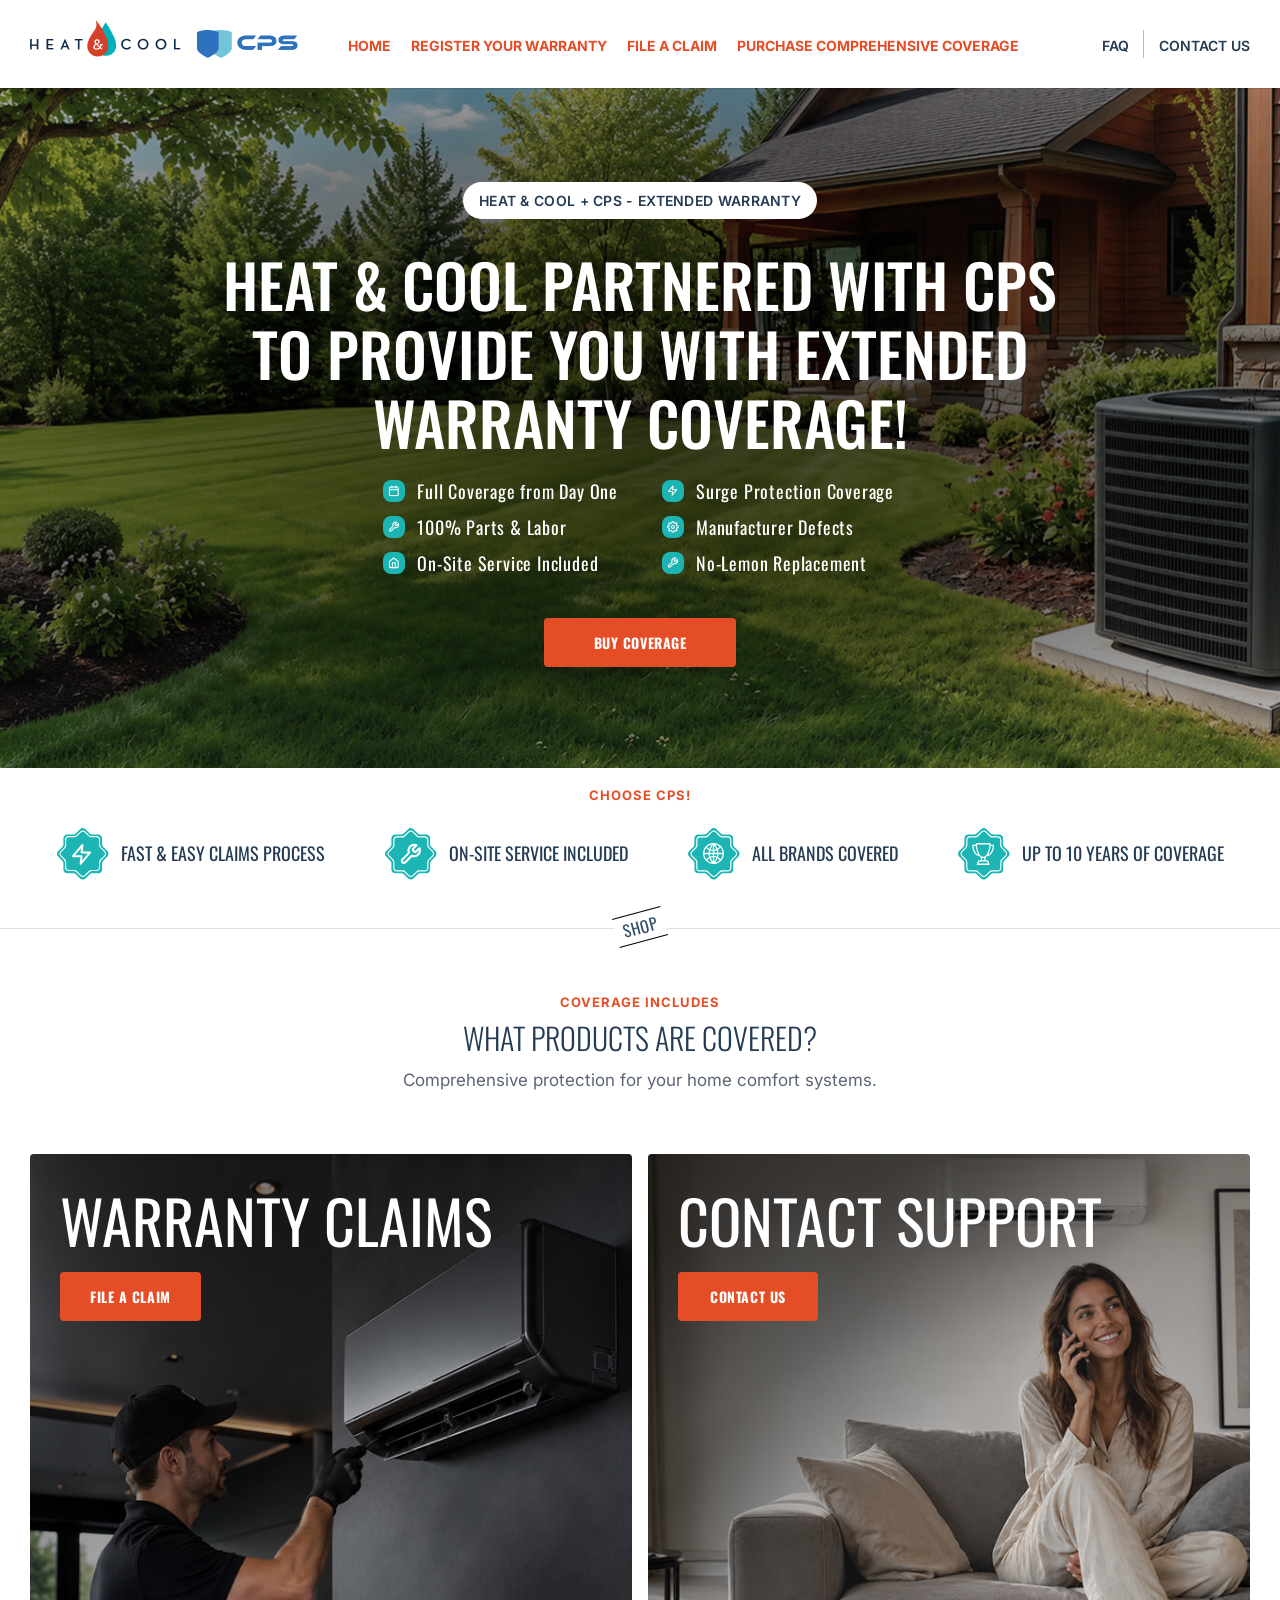
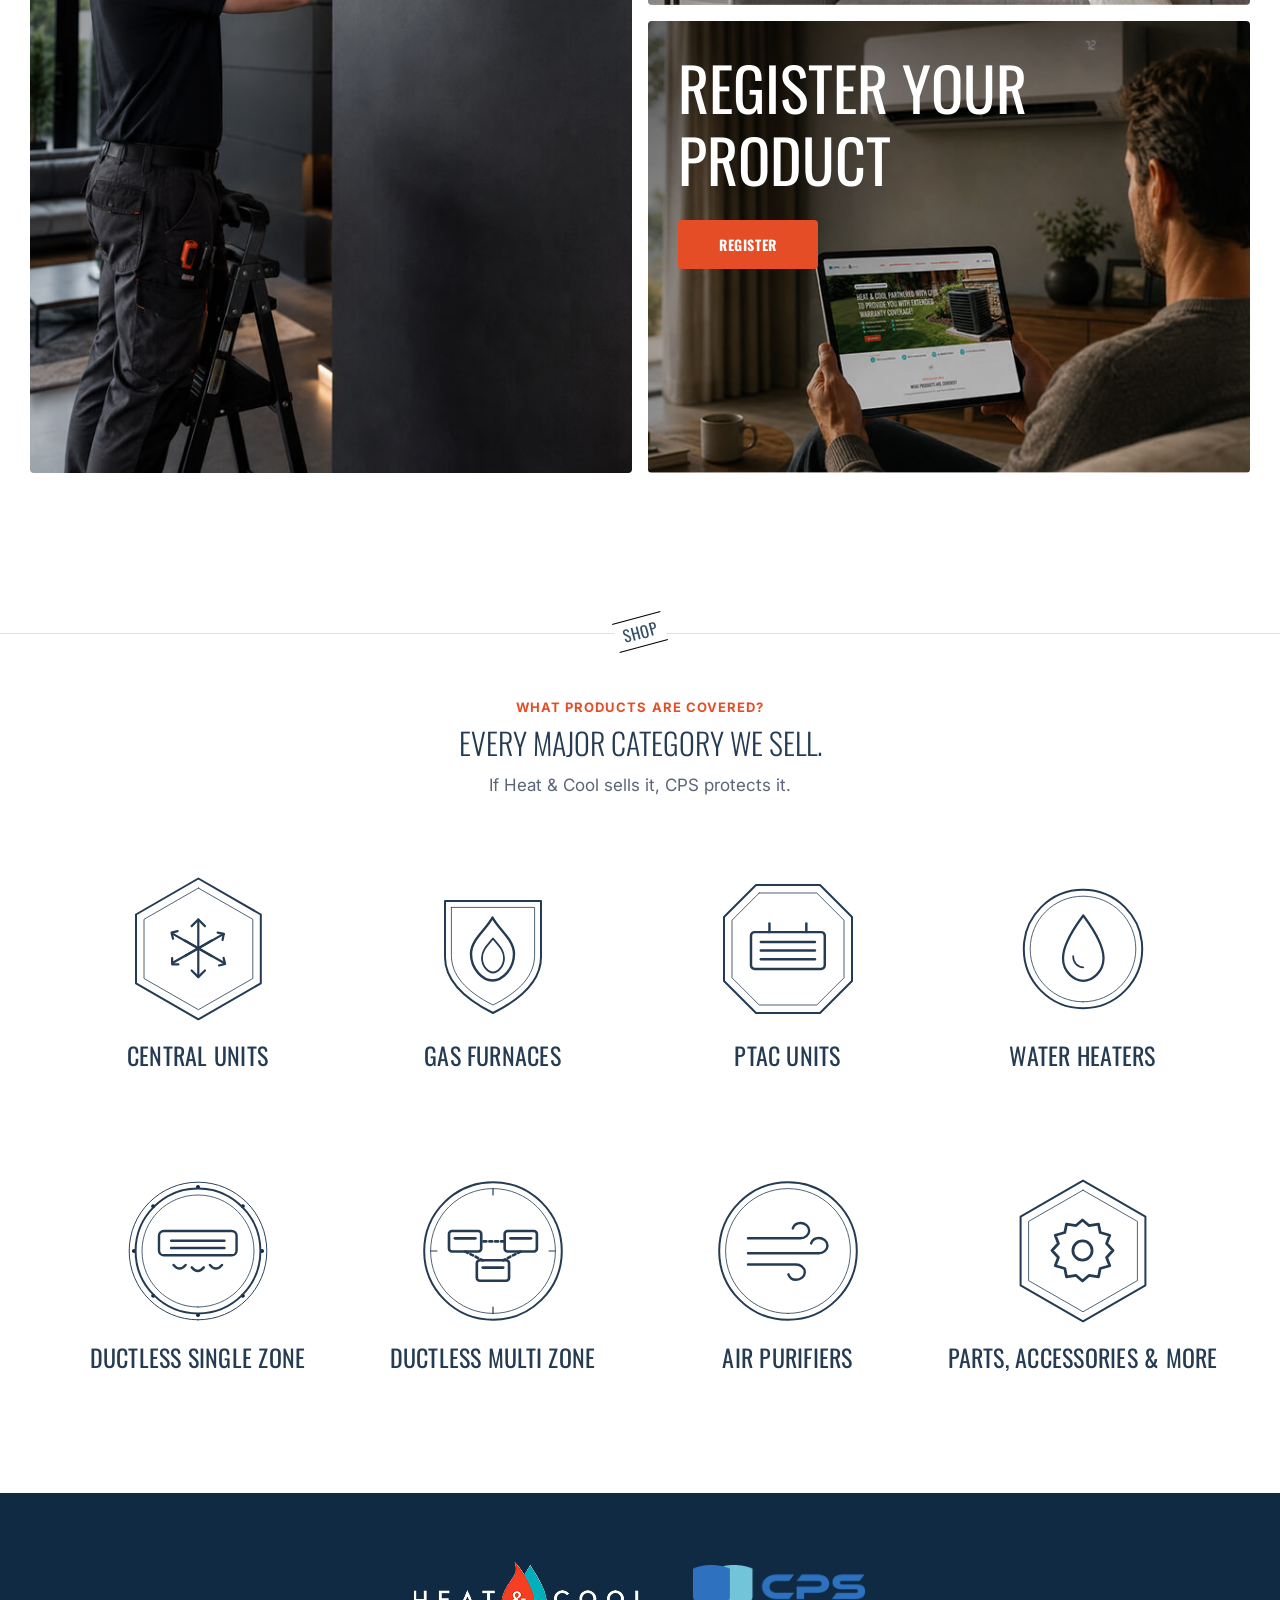
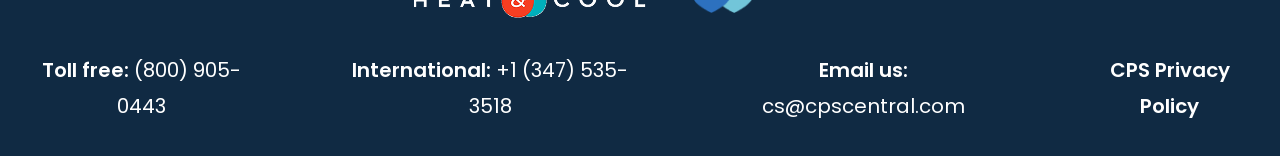
==== commit 09f71fa8: "Fix paddings" ====
--- a/index.html
+++ b/index.html
@@ -1148,7 +1148,7 @@
 					position: relative;
 					min-height: var(--header-height);
 					gap: 24px;
-					padding: 40px 30px 30px;
+					padding: 30px;
 				}
 
 				.header-logos {
@@ -1274,7 +1274,7 @@
 				.header-inner {
 					display: grid;
 					grid-template-columns: auto 4fr 1fr;
-					padding: 30px 30px 20px;
+					padding: 20px 30px;
 				}
 				
 				.header-logos {
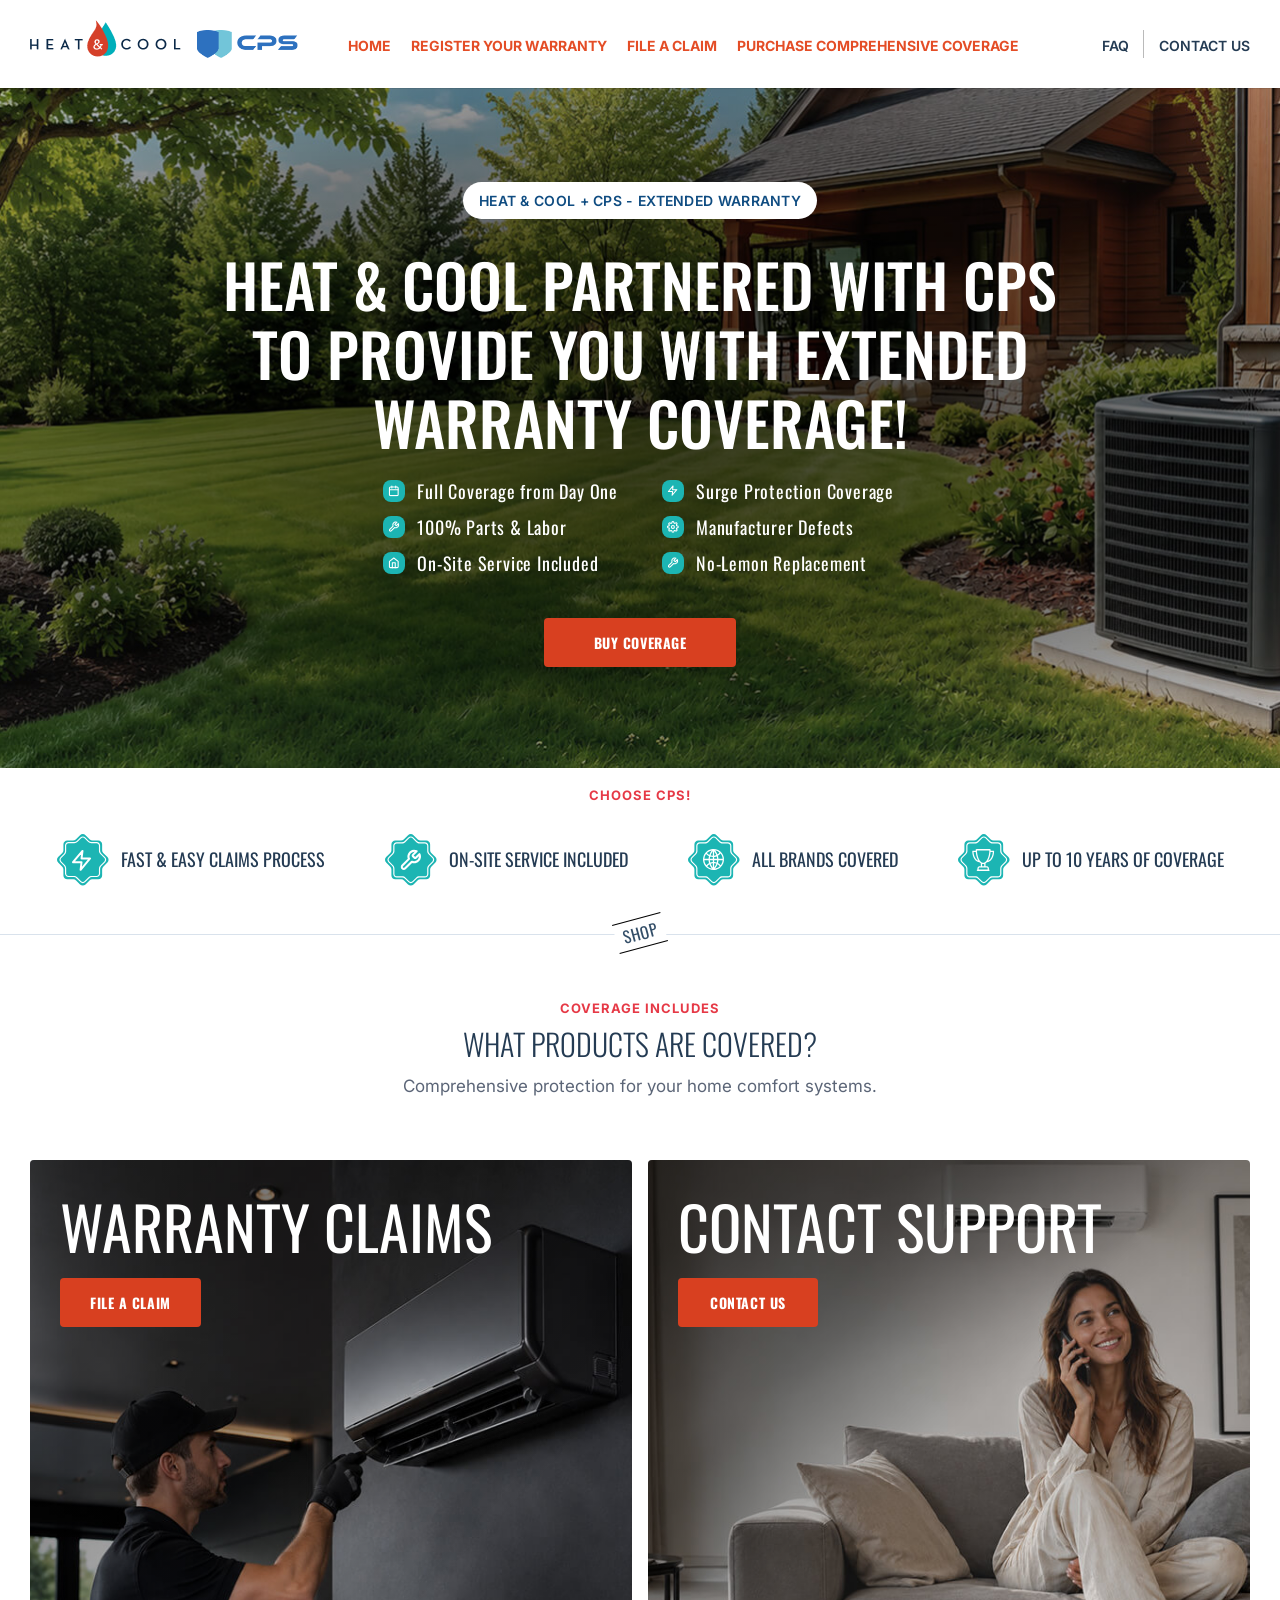
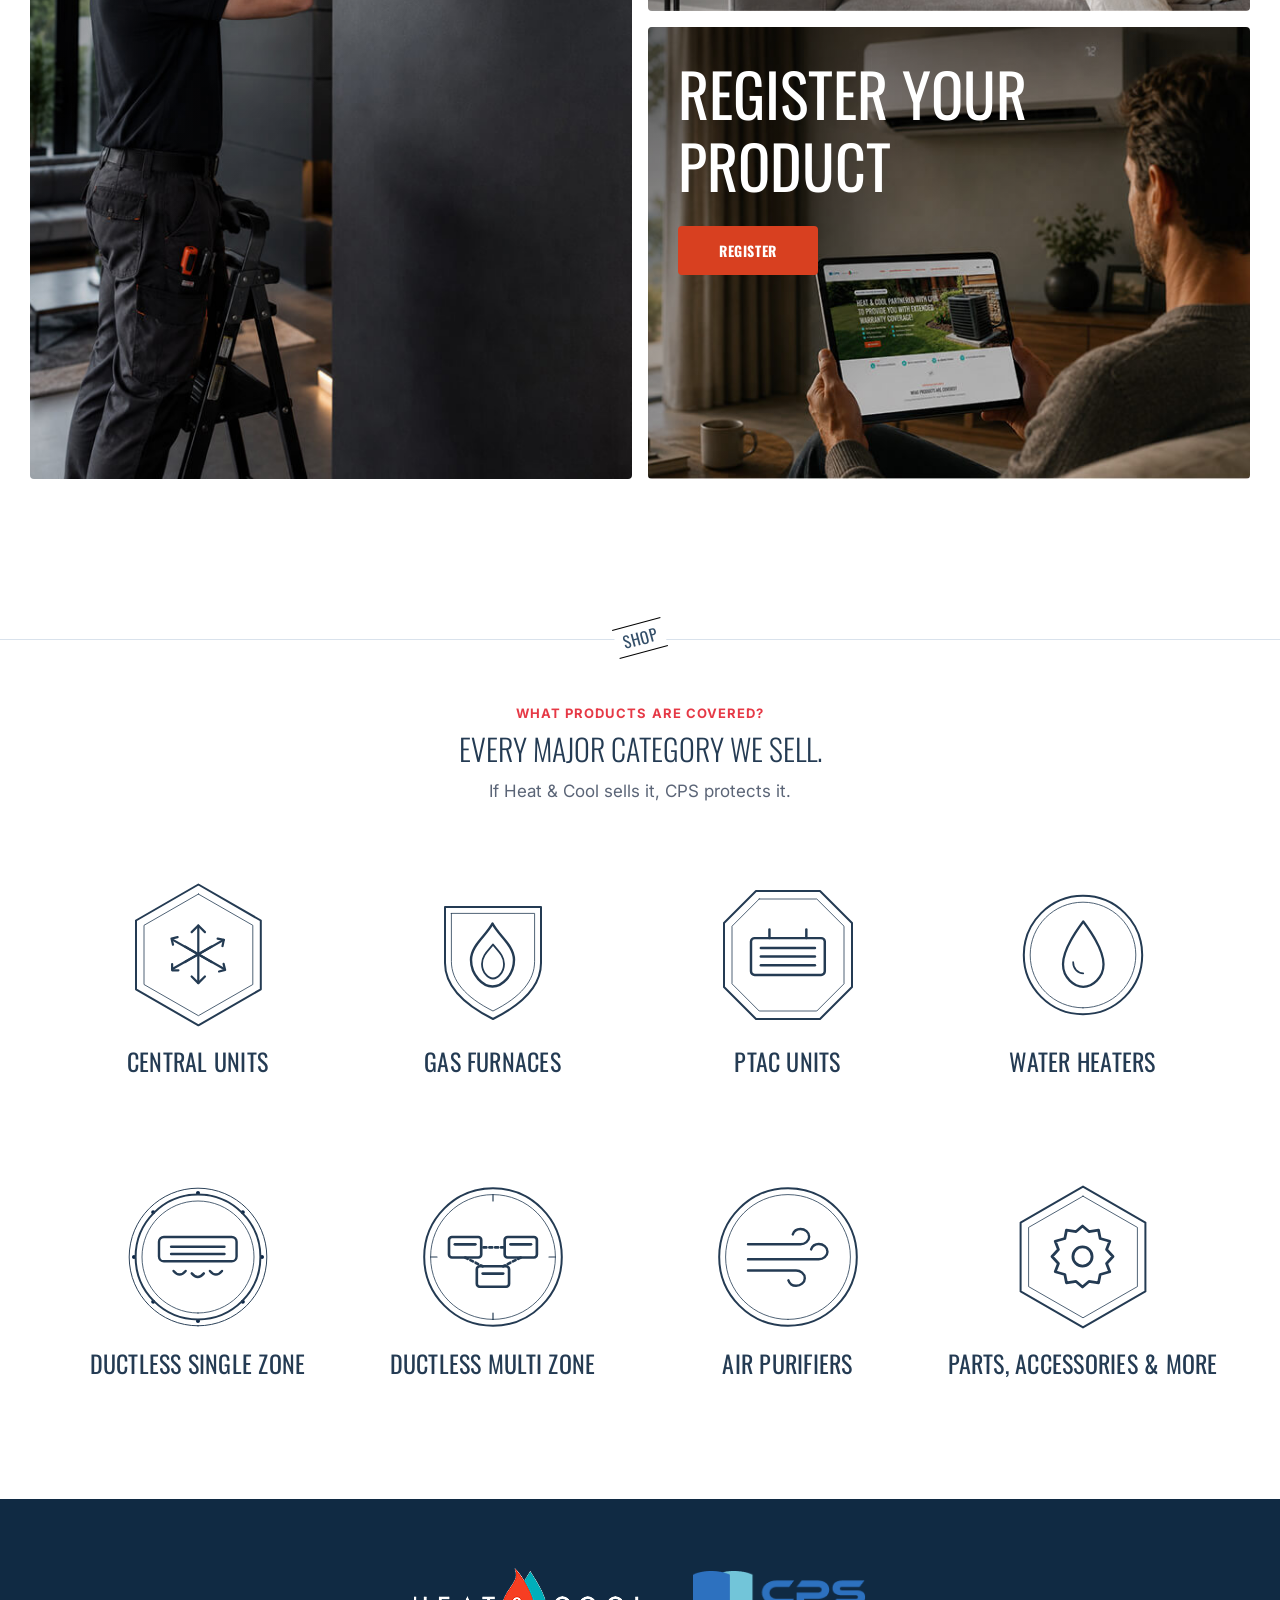
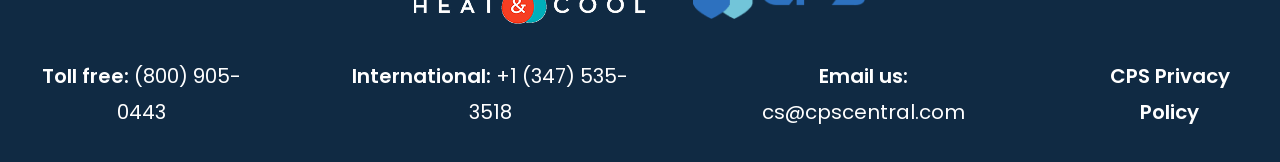
==== commit 5512cdc2: "Add dropzone" ====
--- a/index.html
+++ b/index.html
@@ -22,1289 +22,28 @@
 			href="https://fonts.googleapis.com/css2?family=Poppins:wght@400;500;600;700&display=swap"
 			rel="stylesheet"
 		/>
-
-		<style>
-			/* ==========================================================================
-   Reset
-   ========================================================================== */
-
-			*,
-			*::before,
-			*::after {
-				box-sizing: border-box;
-			}
-
-			html,
-			body,
-			div,
-			span,
-			applet,
-			object,
-			iframe,
-			h1,
-			h2,
-			h3,
-			h4,
-			h5,
-			h6,
-			p,
-			blockquote,
-			pre,
-			a,
-			abbr,
-			acronym,
-			address,
-			big,
-			cite,
-			code,
-			del,
-			dfn,
-			em,
-			img,
-			ins,
-			kbd,
-			q,
-			s,
-			samp,
-			small,
-			strike,
-			strong,
-			sub,
-			sup,
-			tt,
-			var,
-			b,
-			u,
-			i,
-			center,
-			dl,
-			dt,
-			dd,
-			ol,
-			ul,
-			li,
-			fieldset,
-			form,
-			label,
-			legend,
-			table,
-			caption,
-			tbody,
-			tfoot,
-			thead,
-			tr,
-			th,
-			td,
-			article,
-			aside,
-			canvas,
-			details,
-			embed,
-			figure,
-			figcaption,
-			footer,
-			header,
-			hgroup,
-			menu,
-			nav,
-			output,
-			ruby,
-			section,
-			summary,
-			time,
-			mark,
-			audio,
-			video {
-				margin: 0;
-				padding: 0;
-				border: 0;
-				font-size: 100%;
-				font: inherit;
-				vertical-align: baseline;
-			}
-
-			article,
-			aside,
-			details,
-			figcaption,
-			figure,
-			footer,
-			header,
-			hgroup,
-			menu,
-			nav,
-			section {
-				display: block;
-			}
-
-			ol,
-			ul {
-				list-style: none;
-			}
-
-			blockquote,
-			q {
-				quotes: none;
-			}
-
-			blockquote::before,
-			blockquote::after,
-			q::before,
-			q::after {
-				content: "";
-				content: none;
-			}
-
-			table {
-				border-collapse: collapse;
-				border-spacing: 0;
-			}
-
-			a {
-				color: inherit;
-				text-decoration: none;
-			}
-
-			img,
-			picture,
-			video,
-			canvas,
-			svg {
-				display: block;
-				max-width: 100%;
-				height: auto;
-			}
-
-			button,
-			input,
-			select,
-			textarea {
-				font: inherit;
-				color: inherit;
-				margin: 0;
-			}
-
-			button {
-				cursor: pointer;
-				background: none;
-				border: none;
-				padding: 0;
-			}
-
-			button:disabled {
-				cursor: not-allowed;
-			}
-
-			input,
-			textarea,
-			select {
-				border-radius: 0;
-			}
-
-			strong,
-			b {
-				font-weight: 700;
-			}
-
-			em,
-			i {
-				font-style: italic;
-			}
-
-			/* ==========================================================================
-   Tokens
-   ========================================================================== */
-
-			:root {
-				--color-orange: #e44d26;
-				--color-teal: #1cb5b3;
-				--color-teal-light: #e8f7f7;
-				--color-navy: #102a43;
-				--color-text: #334e68;
-				--color-heading: #243b53;
-				--color-white: #fff;
-				--color-black: #000;
-				--color-border: #d9e2ec;
-				--color-border-light: #f0f4f8;
-				--color-azure: #5B6577;
-				--container-max: 1200px;
-				--header-container: 1920px;
-				--action-container: 1340px;
-				--categories-container: 1200px;
-				--footer-container: 1350px;
-				--header-height: 72px;
-
-				--font-sans:
-					"Oswald", -apple-system, BlinkMacSystemFont, "Segoe UI", Roboto,
-					Helvetica, Arial, sans-serif;
-				--font-inter: "Inter", sans-serif;
-				--font-poppins: "Poppins", sans-serif;
-
-				--gutter: 20px;
-				--bp-tablet: 768px;
-				--bp-desktop: 992px;
-				--bp-header: 1200px;
-
-				--transition-fast: 0.2s ease;
-				--transition-base: 0.3s ease-in-out;
-				--transition-slow: 0.8s ease-in-out;
-			}
-
-			/* ==========================================================================
-   Base
-   ========================================================================== */
-
-			html {
-				scroll-behavior: smooth;
-			}
-
-			body {
-				font-family: var(--font-sans);
-				font-size: 16px;
-				line-height: 1.5;
-				color: var(--color-text);
-				background: var(--color-white);
-			}
-
-			/* Shared layout shells */
-			.container,
-			.header-container,
-			.action-container,
-			.categories-container {
-				width: 100%;
-				margin-inline: auto;
-				padding-inline: var(--gutter);
-			}
-
-			.container {
-				max-width: var(--container-max);
-			}
-
-			.header-container {
-				max-width: var(--header-container);
-			}
-
-			.action-container {
-				max-width: var(--action-container);
-				padding: 0 30px;
-			}
-
-			.categories-container {
-				max-width: var(--categories-container);
-			}
-
-			.footer-container {
-				max-width: var(--footer-container);
-				width: 100%;
-			}
-
-			@media (max-width: 767px) {
-				.hidden-mobile {
-					display: none !important;
-				}
-			}
-
-			@media (min-width: 768px) {
-				.hidden-desktop {
-					display: none !important;
-				}
-			}
-			/* ==========================================================================
-   Buttons
-   ========================================================================== */
-
-			.btn,
-			.btn_2 {
-				display: inline-block;
-				padding: 12px 30px;
-				font-size: 14px;
-				font-weight: 700;
-				letter-spacing: 0.04em;
-				text-transform: uppercase;
-				border-radius: 4px;
-				border: none;
-				cursor: pointer;
-				transition: opacity var(--transition-fast);
-			}
-
-			.btn {
-				min-width: 270px;
-			}
-
-			.btn_2 {
-				padding: 6px 10px;
-				min-width: 110px;
-				text-align: center;
-			}
-
-			.btn:hover,
-			.btn_2:hover {
-				opacity: 0.9;
-			}
-
-			.btn-primary {
-				background: var(--color-orange);
-				color: var(--color-white);
-			}
-
-			/* ==========================================================================
-   Section typography & dividers
-   ========================================================================== */
-
-			.section-kicker {
-				font-family: var(--font-inter);
-				margin: 0 0 8px;
-				font-size: 13px;
-				font-weight: 700;
-				letter-spacing: 0.08em;
-				text-transform: uppercase;
-				color: var(--color-orange);
-				text-align: center;
-			}
-
-			.section-title {
-				margin: 0 0 17px;
-				font-size: 30px;
-				font-weight: 300;
-				text-transform: uppercase;
-				color: var(--color-heading);
-				text-align: center;
-				line-height: 1.2;
-			}
-
-			.section-desc {
-				font-family: var(--font-inter);
-				margin: 0 auto 29px;
-				max-width: 280px;
-				font-size: 17px;
-				text-align: center;
-				color: var(--color-azure);
-			}
-
-			.section-intro {
-				margin-top: 10px;
-			}
-
-			.section-divider {
-				display: flex;
-				align-items: center;
-				justify-content: center;
-				gap: 16px;
-				padding: 26px 0 24px;
-				position: relative;
-			}
-
-			.divider-line {
-				flex: 1;
-				height: 1px;
-				background: var(--color-border);
-			}
-
-			.divider-label {
-				border-block: 1px solid var(--color-black);
-				padding: 2px 8px;
-				text-align: center;
-				position: absolute;
-				background: var(--color-white);
-				top: 21%;
-				left: 50%;
-				font-size: 16px;
-				transform: translateX(-50%) rotate(-15deg);
-			}
-
-			.divider-logo {
-				width: 32px;
-				flex-shrink: 0;
-			}
-
-			/* ==========================================================================
-   Header
-   ========================================================================== */
-
-			.site-header {
-				position: sticky;
-				top: 0;
-				z-index: 100;
-				background: var(--color-white);
-				box-shadow: 0 1px 0 rgba(0, 0, 0, 0.08);
-			}
-
-			.header-inner {
-				display: flex;
-				align-items: center;
-				justify-content: space-between;
-				min-height: 62px;
-				gap: 16px;
-			}
-
-			.header-logos {
-				display: flex;
-				align-items: center;
-				gap: 18px;
-				flex-shrink: 0;
-			}
-
-			.logo-heat {
-				height: 32px;
-				width: auto;
-			}
-
-			.logo-cps {
-				height: 22px;
-				width: auto;
-			}
-
-			.nav-desktop,
-			.nav-desktop_2 {
-				display: none;
-				align-items: center;
-			}
-
-			.nav-desktop {
-				flex: 1;
-				justify-content: center;
-				min-width: 0;
-			}
-
-			.nav-desktop_2 {
-				flex-shrink: 0;
-				justify-content: flex-end;
-			}
-
-			.nav-primary,
-			.nav-secondary {
-				display: flex;
-				align-items: center;
-				gap: 20px;
-			}
-
-			.nav-primary a,
-			.nav-secondary a {
-				font-family: var(--font-inter);
-				text-transform: uppercase;
-				white-space: nowrap;
-			}
-
-			.nav-primary a {
-				font-size: 11px;
-				font-weight: 700;
-				letter-spacing: 0.04em;
-				color: var(--color-orange);
-			}
-
-			.nav-secondary a {
-				font-size: 12px;
-				font-weight: 600;
-				color: var(--color-heading);
-			}
-
-			.nav-primary a:hover,
-			.nav-secondary a:hover {
-				text-decoration: underline;
-			}
-
-			.nav-toggle {
-				display: flex;
-				flex-direction: column;
-				justify-content: center;
-				gap: 5px;
-				width: 40px;
-				height: 40px;
-				padding: 8px;
-				flex-shrink: 0;
-			}
-
-			.nav-toggle-bar {
-				display: block;
-				width: 100%;
-				height: 2px;
-				background: var(--color-heading);
-				border-radius: 1px;
-				transition:
-					transform var(--transition-base),
-					opacity var(--transition-base);
-			}
-
-			.nav-toggle[aria-expanded="true"] .nav-toggle-bar:nth-child(1) {
-				transform: translateY(7px) rotate(45deg);
-			}
-
-			.nav-toggle[aria-expanded="true"] .nav-toggle-bar:nth-child(2) {
-				opacity: 0;
-			}
-
-			.nav-toggle[aria-expanded="true"] .nav-toggle-bar:nth-child(3) {
-				transform: translateY(-7px) rotate(-45deg);
-			}
-
-			.nav-mobile {
-				position: absolute;
-				top: 100%;
-				left: 0;
-				right: 0;
-				overflow: hidden;
-				max-height: 0;
-				opacity: 0;
-				background: var(--color-white);
-				border-top: 1px solid var(--color-border);
-				transition:
-					max-height 0.35s ease,
-					opacity var(--transition-base);
-			}
-
-			.nav-mobile.is-open {
-				max-height: 480px;
-				opacity: 1;
-			}
-
-			.nav-mobile ul {
-				padding: 12px 0 20px;
-			}
-
-			.nav-mobile a {
-				display: block;
-				padding: 12px 0;
-				font-size: 18px;
-				font-weight: 600;
-				text-transform: uppercase;
-				color: var(--color-orange);
-				font-family: var(--font-inter);
-			}
-
-			.nav-mobile li:nth-child(n + 5) a {
-				color: var(--color-heading);
-			}
-
-			/* ==========================================================================
-   Hero
-   ========================================================================== */
-
-			.hero {
-				position: relative;
-				display: flex;
-				align-items: flex-start;
-				min-height: 757px;
-				padding: 27px 0 56px;
-				color: var(--color-white);
-				overflow: hidden;
-			}
-
-			.hero-bg {
-				position: absolute;
-				inset: 0;
-				background: url("images/main_hero.jpg") center / cover no-repeat;
-				z-index: 0;
-			}
-
-			.hero-overlay {
-				position: absolute;
-				inset: 0;
-				z-index: 1;
-				background: radial-gradient(
-					ellipse 80% 80% at 50% 50%,
-					rgba(0, 0, 0, 0.6) 0%,
-					rgba(0, 0, 0, 0.3) 50%,
-					rgba(0, 0, 0, 0.15) 100%
-				);
-			}
-
-			.hero-content {
-				position: relative;
-				z-index: 2;
-				max-width: 720px;
-				margin-inline: auto;
-				text-align: center;
-			}
-
-			.hero-badge {
-				font-family: var(--font-inter);
-				display: inline-block;
-				margin: 0 0 27px;
-				padding: 8px 16px;
-				font-size: 11px;
-				font-weight: 600;
-				letter-spacing: 0.02em;
-				text-transform: uppercase;
-				color: var(--color-heading);
-				background: var(--color-white);
-				border-radius: 999px;
-			}
-
-			.hero-title {
-				font-family: var(--font-sans);
-				margin: 0 0 24px;
-				font-size: 28px;
-				font-weight: 400;
-				line-height: 1.3;
-				text-transform: uppercase;
-			}
-
-			.hero-features {
-				display: grid;
-				grid-template-columns: 1fr;
-				width: 100%;
-				max-width: max-content;
-				margin: 0 auto 44px;
-				row-gap: 14px;
-			}
-
-			.hero-features .icon {
-				display: flex;
-				align-items: center;
-				justify-content: center;
-				width: 22px;
-				height: 22px;
-				background-color: var(--color-teal);
-				border-radius: 8px;
-			}
-
-			.hero-features .icon img {
-				max-width: 12px;
-				max-height: 12px;
-			}
-
-			.hero-features li {
-				display: flex;
-				align-items: center;
-				gap: 12px;
-				font-size: 18px;
-				font-weight: 400;
-				letter-spacing: 0.8px;
-				line-height: 1;
-
-			}
-
-			.hero-icon {
-				width: 33px;
-				height: 33px;
-				flex-shrink: 0;
-			}
-
-			@media (max-width: 767px) {
-				.hero-features li:nth-child(even) {
-					order: 1;
-				}
-				.btn_2 {
-					min-width: 110px;
-					font-size: 11px;
-					min-height: 38px;
-					display: flex;
-					align-items: center;
-					justify-content: center;
-					max-width: max-content;
-				}
-			}
-
-			/* ==========================================================================
-   Features bar
-   ========================================================================== */
-
-			.features-section {
-				padding: 10px 0 0;
-				background: var(--color-white);
-			}
-
-			.features-kicker {
-				padding-top: 8px;
-			}
-
-			.features-grid {
-				display: grid;
-				grid-template-columns: 1fr;
-				gap: 20px;
-				padding: 20px var(--gutter);
-				margin-bottom: 30px;
-			}
-
-			.feature-item {
-				display: flex;
-				flex-direction: row;
-				align-items: center;
-				gap: 12px;
-			}
-
-			.feature-icon {
-				width: 52px;
-				height: 52px;
-				flex-shrink: 0;
-			}
-
-			.feature-item p {
-				margin: 0;
-				font-size: 18px;
-				letter-spacing: 0.04em;
-				text-transform: uppercase;
-				color: var(--color-heading);
-				line-height: 1.35;
-			}
-
-			/* ==========================================================================
-   Coverage / action cards
-   ========================================================================== */
-
-			.coverage-section {
-				margin-bottom: 22px;
-				padding-bottom: 44px;
-			}
-
-			.categories-section {
-				margin-bottom: 0;
-				padding-bottom: 44px;
-			}
-
-			.categories-section .section-title {
-				max-width: 270px;
-				margin: 15px auto;
-				letter-spacing: 1.5px;
-			}
-
-			.action-cards {
-				display: grid;
-				grid-template-columns: 1fr;
-				gap: 16px;
-				margin-top: 30px;
-			}
-
-			.action-card {
-				position: relative;
-				display: flex;
-				align-items: flex-end;
-				min-height: 220px;
-				border-radius: 4px;
-				overflow: hidden;
-			}
-
-			.action-card-bg {
-				position: absolute;
-				inset: 0;
-				background: center / cover no-repeat;
-				z-index: 0;
-				transform: scale(1);
-				transform-origin: center;
-				transition: transform var(--transition-slow);
-			}
-
-			.action-card--claims .action-card-bg {
-				background-image: url("images/warranty_claims.jpg");
-			}
-
-			.action-card--contact .action-card-bg {
-				background-image: url("images/contact_support.jpg");
-			}
-
-			.action-card--register .action-card-bg {
-				background-image: url("images/register_your_products.jpg");
-			}
-
-			.action-card:hover .action-card-bg {
-				transform: scale(1.25);
-			}
-
-			.action-card-overlay {
-				position: absolute;
-				inset: 0;
-				z-index: 1;
-				background: linear-gradient(
-					135deg,
-					rgba(0, 0, 0, 0.4) 0%,
-					rgba(0, 0, 0, 0.25) 35%,
-					transparent 55%
-				);
-				pointer-events: none;
-			}
-
-			.action-card-content {
-				position: relative;
-				z-index: 2;
-				width: 100%;
-				padding: 15px;
-				margin-bottom: auto;
-			}
-
-			.action-card h3 {
-				margin: 0 0 16px;
-				font-size: 28px;
-				font-weight: 400;
-				letter-spacing: 0.02em;
-				text-transform: uppercase;
-				line-height: 1.2;
-				color: var(--color-white);
-			}
-
-			/* ==========================================================================
-   Categories
-   ========================================================================== */
-
-			.categories-grid {
-				display: grid;
-				grid-template-columns: repeat(2, 1fr);
-				gap: 24px 0;
-				margin-top: 30px;
-				padding-bottom: 16px;
-			}
-
-			.category-item {
-				display: flex;
-				flex-direction: column;
-				align-items: center;
-				text-align: center;
-				gap: 10px;
-			}
-
-			.category-icon {
-				width: 100%;
-				max-width: 90px;
-				color: var(--color-heading);
-				transition: color var(--transition-base);
-			}
-
-			.category-item:hover .category-icon {
-				color: var(--color-teal);
-			}
-
-			.category-item p {
-				margin: 0;
-				font-size: 13px;
-				font-weight: 400;
-				letter-spacing: 0.01em;
-				text-transform: uppercase;
-				color: var(--color-heading);
-				line-height: 1.35;
-			}
-
-			/* ==========================================================================
-   Footer
-   ========================================================================== */
-
-			.site-footer {
-				padding: 40px 0 50px;
-				background: var(--color-navy);
-				color: var(--color-white);
-			}
-
-			.footer-inner {
-				display: flex;
-				flex-direction: column;
-				align-items: center;
-				gap: 24px;
-				text-align: center;
-			}
-
-			.footer-logos {
-				display: flex;
-				flex-direction: column;
-				align-items: center;
-				gap: 24px;
-			}
-
-			.footer-logo,
-			.footer-logo-cps {
-				width: auto;
-				max-height: 40px;
-			}
-
-			.footer-contact p {
-				font-family: var(--font-poppins);
-				font-weight: 600;
-				margin: 0;
-				font-size: 14px;
-				line-height: 1.8;
-			}
-
-			.footer-contact a {
-				color: var(--color-white);
-			}
-
-			.footer-contact a:not(.font-bold) {
-				font-weight: normal;
-			}
-
-			.footer-contact a:hover {
-				text-decoration: underline;
-			}
-
-			.footer-sep {
-				display: none;
-			}
-
-			.footer-contact-inner {
-				text-align: left;
-			}
-
-			.footer-contact-inner p {
-				font-size: 18px;
-			}
-
-			.footer-contact-inner p:not(:first-child) {
-				margin-top: 10px;
-			}
-
-			/* ==========================================================================
-   Tablet (768px+)
-   ========================================================================== */
-
-			@media (min-width: 768px) {
-				.btn {
-					min-width: auto;
-					padding: 14px 50px;
-				}
-
-				.btn_2 {
-					padding: 14px 30px;
-					min-width: 140px;
-				}
-
-				.section-intro {
-					margin-top: 40px;
-				}
-
-				.section-title {
-					margin-bottom: 12px;
-					font-size: clamp(22px, 4vw, 30px);
-				}
-
-				.section-desc {
-					margin-bottom: 32px;
-				}
-
-				.hero {
-					align-items: center;
-					min-height: 680px;
-					padding: 64px 0 72px;
-				}
-
-				.hero-badge {
-					margin-bottom: 30px;
-					font-size: 14px;
-					letter-spacing: 0.3px;
-				}
-
-				.hero-title {
-					font-size: 60px;
-					font-weight: 500;
-					line-height: 1.15;
-					letter-spacing: -0.06px;
-				}
-
-				.hero-features {
-					grid-template-columns: repeat(2, 1fr);
-					column-gap: 44px;
-				}
-
-				.hero-icon {
-					width: 35px;
-					height: 35px;
-				}
-
-				.features-grid {
-					grid-template-columns: repeat(2, 1fr);
-					gap: 20px;
-					padding: 32px var(--gutter);
-				}
-
-				.feature-item p {
-					font-size: 12px;
-				}
-
-				.coverage-section {
-					margin-bottom: 90px;
-				}
-
-				.categories-section {
-					margin-bottom: 60px;
-				}
-
-				.categories-section .section-title {
-					max-width: none;
-					margin: 0 0 12px;
-					letter-spacing: 0;
-				}
-
-				.action-cards {
-					grid-template-columns: 1fr 1fr;
-					grid-template-rows: 1fr 1fr;
-					min-height: 480px;
-					margin-top: 60px;
-				}
-
-				.action-card-content {
-					padding: 30px;
-				}
-
-				.action-card h3 {
-					font-size: 60px;
-					letter-spacing: 0;
-				}
-
-				.action-card--register h3 {
-					padding-right: 20px;
-					margin-bottom: 25px;
-				}
-
-				.action-card--claims {
-					grid-row: 1 / 3;
-					min-height: 100%;
-				}
-
-				.action-card--claims,
-				.action-card--contact,
-				.action-card--register {
-					min-height: 0;
-				}
-
-				.action-card--contact,
-				.action-card--register {
-					min-height: 220px;
-					aspect-ratio: 16 / 12;
-				}
-
-				.categories-grid {
-					grid-template-columns: repeat(4, 1fr);
-					gap: 100px 20px;
-					margin-top: 70px;
-				}
-
-				.category-item p {
-					max-width: 360px;
-					font-size: 24px;
-				}
-
-				.category-icon {
-					max-width: 160px;
-				}
-
-				.footer-logos {
-					flex-direction: row;
-					gap: 44px;
-				}
-
-				.footer-logo {
-					max-height: 68px;
-				}
-
-				.footer-logo-cps {
-					max-height: 48px;
-				}
-
-				.site-footer {
-					padding: 65px 0 32px;
-				}
-
-				.footer-sep {
-					display: inline;
-					margin: 0 45px;
-					opacity: 0.5;
-				}
-
-				.footer-contact p {
-					font-size: 20px;
-				}
-
-				.footer-contact-inner {
-					text-align: center;
-					display: flex;
-					align-items: center;
-					justify-content: flex-start;
-					gap: 70px;
-				}
-
-				.footer-contact-inner p {
-					font-size: 20px;
-				}
-
-				.footer-contact-inner p:not(:first-child) {
-					margin-top: 0;
-				}
-
-				.footer-inner {
-					gap: 32px;
-				}
-
-				.features-bar {
-					margin-top: 16px;
-				}
-
-				.section-desc {
-					max-width: 520px;
-				}
-			}
-
-			/* ==========================================================================
-   Desktop (992px+)
-   ========================================================================== */
-
-			@media (min-width: 992px) {
-				.hero-content {
-					max-width: 900px;
-				}
-			}
-
-			/* ==========================================================================
-   Header & features desktop (1200px+)
-   ========================================================================== */
-
-			@media (min-width: 1200px) {
-				.header-inner {
-					position: relative;
-					min-height: var(--header-height);
-					gap: 24px;
-					padding: 30px;
-				}
-
-				.header-logos {
-					gap: 28px;
-				}
-
-				.logo-heat {
-					height: 48px;
-				}
-
-				.logo-cps {
-					height: 28px;
-				}
-
-				.nav-toggle {
-					display: none;
-				}
-
-				.nav-mobile {
-					display: none !important;
-				}
-
-				.nav-desktop,
-				.nav-desktop_2 {
-					display: flex;
-				}
-
-				.nav-primary,
-				.nav-secondary {
-					gap: 45px;
-				}
-
-				.nav-secondary {
-					gap: 0;
-				}
-
-				.nav-secondary li {
-					padding: 0 15px;
-					position: relative;
-				}
-
-				.nav-secondary li:first-child {
-					padding-left: 0;
-				}
-
-				.nav-secondary li:last-child {
-					padding-right: 0;
-				}
-				.nav-secondary li:after {
-					position: absolute;
-					display: block;
-					content: '';
-					right: 0;
-					top: 50%;
-					transform: translateY(-50%);
-					width: 1px;
-					height: 28px;
-					background-color: #BABABA;
-				}
-
-				.nav-secondary li:last-child:after {
-					display: none;
-				}
-
-				.nav-primary a,
-				.nav-secondary a {
-					font-size: 16px;
-					line-height: 1.5;
-					letter-spacing: 0;
-				}
-
-				.features-grid {
-					grid-template-columns: repeat(4, 1fr);
-					gap: 18px;
-					padding: 0 var(--gutter);
-				}
-
-				.feature-item p {
-					font-size: 18px;
-					line-height: 1.5;
-					letter-spacing: 0;
-				}
-				.features-grid {
-					display: flex;
-					gap: 60px;
-					max-width: max-content;
-					padding-top: 6px;
-					margin-bottom: 22px;
-				}
-			}
-
-			/* Tablet */
-			@media (min-width: 768px) and (max-width: 1199px) {
-				.action-card h3 {
-					font-size: 44px;
-				}
-				.categories-grid {
-					row-gap: 40px;
-				}
-				.category-item p {
-					font-size: 20px;
-				}
-				.footer-contact-inner {
-					flex-direction: column;
-					gap: 12px;
-				}
-				.features-grid {
-					max-width: max-content;
-					margin: 0 auto;
-					padding-top: 20px;
-				}
-				.hero-title {
-					font-size: 50px;
-				}
-				.features-grid {
-					padding-top: 0;
-					padding-bottom: 20px;
-				}
-			}
-
-			/* Small desktops */
-			@media (min-width: 1200px) and (max-width: 1439px) {
-				.header-inner {
-					display: grid;
-					grid-template-columns: auto 4fr 1fr;
-					padding: 20px 30px;
-				}
-				
-				.header-logos {
-					gap: 16px;
-				}
-				.nav-primary {
-					gap: 20px;
-				}
-				.nav-primary a, .nav-secondary a {
-					font-size: 14px;
-				}
-			}
-		</style>
+		<link
+			href="assets/css/style.css"
+			rel="stylesheet"
+		/>
+
 	</head>
 	<body>
 		<header class="site-header">
 			<div class="header-container header-inner">
 				<div class="header-logos">
-					<a href="#"><img
-						src="images/header_logo.png"
+					<a href="index.html"><img
+						src="assets/images/header_logo.png"
 						alt="Heat &amp; Cool"
 						class="logo-heat"
 					/></a>
-					<a href="#"><img src="images/cps_logo.png" alt="CPS" class="logo-cps" /></a>
+					<a href="index.html"><img src="assets/images/cps_logo.png" alt="CPS" class="logo-cps" /></a>
 				</div>
 
 				<nav class="nav-desktop" aria-label="Main navigation">
 					<ul class="nav-primary">
-						<li><a href="#" aria-current="page">Home</a></li>
-						<li><a href="#">Register Your Warranty</a></li>
+						<li><a href="index.html" aria-current="page">Home</a></li>
+						<li><a href="/register-your-warranty.html">Register Your Warranty</a></li>
 						<li><a href="#">File a Claim</a></li>
 						<li><a href="#">Purchase Comprehensive Coverage</a></li>
 					</ul>
@@ -1312,7 +51,7 @@
 
 				<nav class="nav-desktop_2">
 					<ul class="nav-secondary">
-						<li><a href="#">FAQ</a></li>
+						<li><a href="faq.html">FAQ</a></li>
 						<li><a href="#">Contact Us</a></li>
 					</ul>
 				</nav>
@@ -1338,11 +77,11 @@
 			>
 				<div class="header-container">
 					<ul>
-						<li><a href="#" aria-current="page">Home</a></li>
-						<li><a href="#">Register Your Warranty</a></li>
+						<li><a href="index.html" aria-current="page">Home</a></li>
+						<li><a href="/register-your-warranty.html">Register Your Warranty</a></li>
 						<li><a href="#">File a Claim</a></li>
 						<li><a href="#">Purchase Comprehensive Coverage</a></li>
-						<li><a href="#">FAQ</a></li>
+						<li><a href="faq.html">FAQ</a></li>
 						<li><a href="#">Contact Us</a></li>
 					</ul>
 				</div>
@@ -1367,7 +106,7 @@
 						<li>
 							<span class="icon" aria-hidden="true">
 								<img
-								src="images/banner_calendar.svg"
+								src="assets/images/banner_calendar.svg"
 								alt=""
 								class="hero-icon"
 							/>
@@ -1378,7 +117,7 @@
 						<li>
 							<span class="icon" aria-hidden="true">
 								<img
-								src="images/banner_lightning.svg"
+								src="assets/images/banner_lightning.svg"
 								alt=""
 								class="hero-icon"
 							/>
@@ -1388,7 +127,7 @@
 						<li>
 							<span class="icon" aria-hidden="true">
 								<img
-								src="images/banner_wrench.svg"
+								src="assets/images/banner_wrench.svg"
 								alt=""
 								class="hero-icon"
 							/>
@@ -1398,7 +137,7 @@
 						<li>
 							<span class="icon" aria-hidden="true">
 								<img
-								src="images/banner_settings.svg"
+								src="assets/images/banner_settings.svg"
 								alt=""
 								class="hero-icon"
 							/>
@@ -1408,7 +147,7 @@
 						<li>
 							<span class="icon" aria-hidden="true">
 								<img
-								src="images/banner_house.svg"
+								src="assets/images/banner_house.svg"
 								alt=""
 								class="hero-icon"
 							/>
@@ -1418,7 +157,7 @@
 						<li>
 							<span class="icon" aria-hidden="true">
 								<img
-								src="images/banner_wrench.svg"
+								src="assets/images/banner_wrench.svg"
 								alt=""
 								class="hero-icon"
 							/>
@@ -1436,22 +175,22 @@
 					<div class="container features-grid">
 						<div class="feature-item">
 							<img
-								src="images/lightning.svg"
+								src="assets/images/lightning.svg"
 								alt=""
 								class="feature-icon"
 							/>
 							<p>Fast &amp; Easy Claims Process</p>
 						</div>
 						<div class="feature-item">
-							<img src="images/wrench.svg" alt="" class="feature-icon" />
+							<img src="assets/images/wrench.svg" alt="" class="feature-icon" />
 							<p>On-Site Service Included</p>
 						</div>
 						<div class="feature-item">
-							<img src="images/planet.svg" alt="" class="feature-icon" />
+							<img src="assets/images/planet.svg" alt="" class="feature-icon" />
 							<p>All Brands Covered</p>
 						</div>
 						<div class="feature-item">
-							<img src="images/cup.svg" alt="" class="feature-icon" />
+							<img src="assets/images/cup.svg" alt="" class="feature-icon" />
 							<p>Up to 10 Years of Coverage</p>
 						</div>
 					</div>
@@ -1462,7 +201,7 @@
 				<div class="section-divider">
 					<span class="divider-line"></span>
 					<span class="divider-label">SHOP</span>
-					<!-- <img src="images/cps_logo.png" alt="" class="divider-logo" /> -->
+					<!-- <img src="assets/images/cps_logo.png" alt="" class="divider-logo" /> -->
 					<span class="divider-line"></span>
 				</div>
 				<div class="container section-intro">
@@ -1505,7 +244,7 @@
 				<div class="section-divider">
 					<span class="divider-line"></span>
 					<span class="divider-label">SHOP</span>
-					<!-- <img src="images/cps_logo.png" alt="" class="divider-logo" /> -->
+					<!-- <img src="assets/images/cps_logo.png" alt="" class="divider-logo" /> -->
 					<span class="divider-line"></span>
 				</div>
 				<div class="container section-intro">
@@ -2090,12 +829,12 @@
 			<div class="header-container footer-inner">
 				<div class="footer-logos">
 					<img
-						src="images/footer_logo.png"
+						src="assets/images/footer_logo.png"
 						alt="Heat &amp; Cool and CPS"
 						class="footer-logo"
 					/>
 					<img
-						src="images/cps_logo.png"
+						src="assets/images/cps_logo.png"
 						alt="CPS"
 						class="footer-logo-cps"
 					/>
@@ -2123,63 +862,6 @@
 			</div>
 		</footer>
 
-		<script>
-			(function () {
-				const toggle = document.querySelector(".nav-toggle");
-				const mobileNav = document.getElementById("mobile-nav");
-
-				if (!toggle || !mobileNav) return;
-				const MENU_CLOSE_DURATION_MS = 350;
-				let closeMenuTimer = null;
-
-				function clearCloseTimer() {
-					if (closeMenuTimer !== null) {
-						window.clearTimeout(closeMenuTimer);
-						closeMenuTimer = null;
-					}
-				}
-
-				function setMenuOpen(isOpen) {
-					toggle.setAttribute("aria-expanded", String(isOpen));
-					toggle.setAttribute(
-						"aria-label",
-						isOpen ? "Close menu" : "Open menu",
-					);
-					if (isOpen) {
-						clearCloseTimer();
-						mobileNav.hidden = false;
-						requestAnimationFrame(function () {
-							mobileNav.classList.add("is-open");
-						});
-						return;
-					}
-
-					mobileNav.classList.remove("is-open");
-					clearCloseTimer();
-					closeMenuTimer = window.setTimeout(function () {
-						mobileNav.hidden = true;
-					}, MENU_CLOSE_DURATION_MS);
-				}
-
-				toggle.addEventListener("click", function () {
-					const isOpen = toggle.getAttribute("aria-expanded") === "true";
-					setMenuOpen(!isOpen);
-				});
-
-				const HEADER_BREAKPOINT = 1200;
-
-				window.addEventListener("resize", function () {
-					if (window.innerWidth >= HEADER_BREAKPOINT) {
-						setMenuOpen(false);
-					}
-				});
-
-				document.addEventListener("keydown", function (event) {
-					if (event.key === "Escape") {
-						setMenuOpen(false);
-					}
-				});
-			})();
-		</script>
+		<script src="assets/js/script.js"></script>
 	</body>
 </html>
--- a/assets/css/style.css
+++ b/assets/css/style.css
@@ -0,0 +1,15 @@
+@import 'foundation/reset.css';
+@import 'foundation/tokens.css';
+@import 'foundation/base.css';
+@import 'foundation/layout.css';
+@import 'foundation/utilities.css';
+@import 'ui/typography.css';
+@import 'ui/buttons.css';
+@import 'ui/forms.css';
+@import 'components/header.css';
+@import 'components/footer.css';
+@import 'sections/features-bar.css';
+@import 'sections/faq.css';
+@import 'pages/home.css';
+@import 'pages/faq.css';
+@import 'pages/register.css';
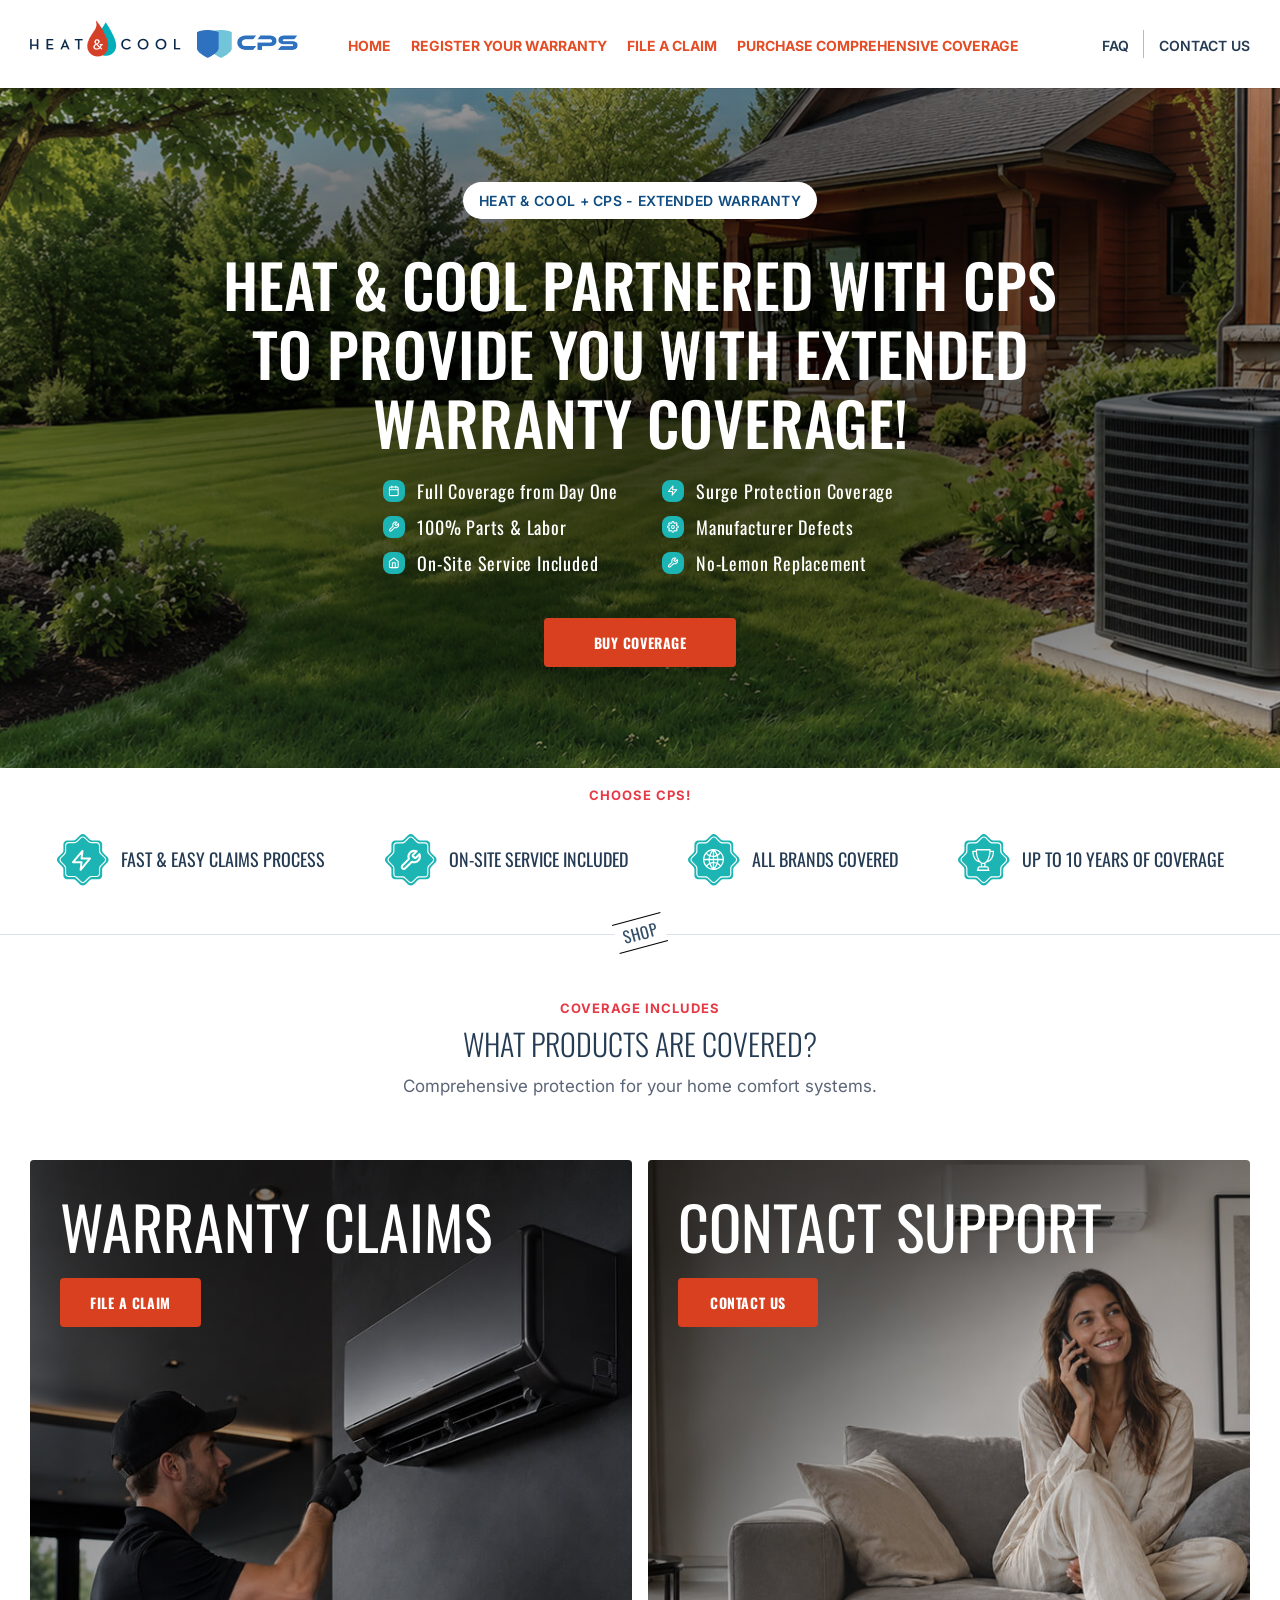
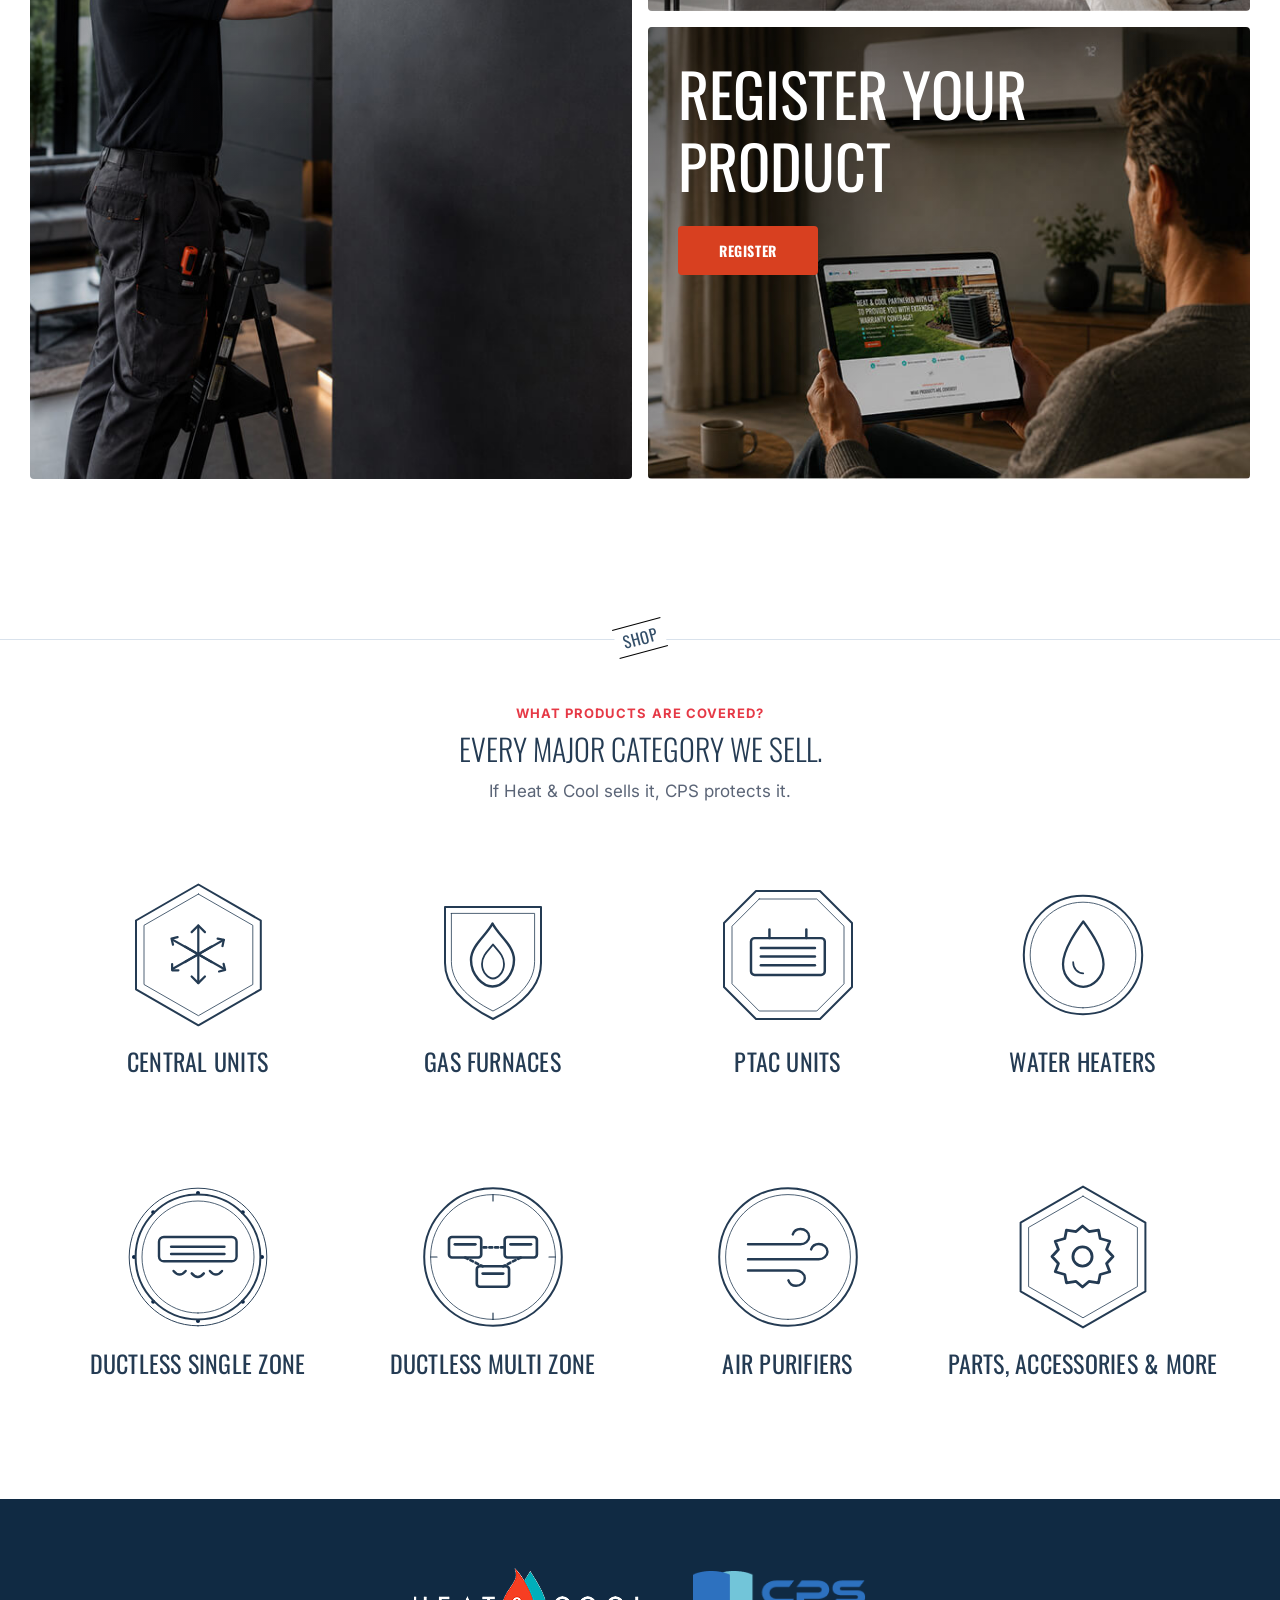
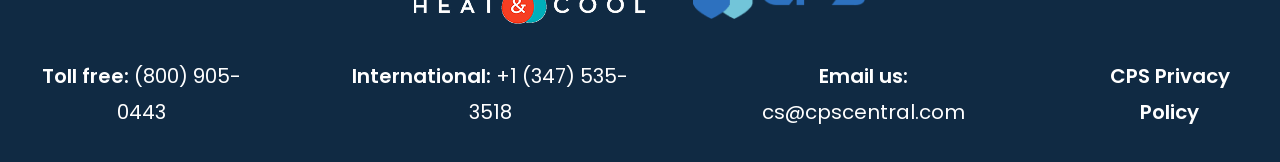
==== commit 8a80a71b: "Refactor hero banner section" ====
--- a/index.html
+++ b/index.html
@@ -90,11 +90,14 @@
 
 		<main>
 			<section class="hero">
-				<div
-					class="hero-bg"
-					role="img"
-					aria-label="House with outdoor air conditioning unit"
-				></div>
+				<picture class="hero-bg">
+					<source media="(max-width: 767px)" srcset="assets/images/banner-mobile.jpg" />
+					<img
+						class="hero-bg__image"
+						src="assets/images/main_hero.jpg"
+						alt="House with outdoor air conditioning unit"
+					/>
+				</picture>
 				<div class="hero-overlay"></div>
 				<div class="container hero-content">
 					<p class="hero-badge">Heat &amp; Cool + CPS - Extended Warranty</p>
--- a/assets/css/style.css
+++ b/assets/css/style.css
@@ -8,6 +8,7 @@
 @import 'ui/forms.css';
 @import 'components/header.css';
 @import 'components/footer.css';
+@import 'sections/hero-banner.css';
 @import 'sections/features-bar.css';
 @import 'sections/faq.css';
 @import 'pages/home.css';
